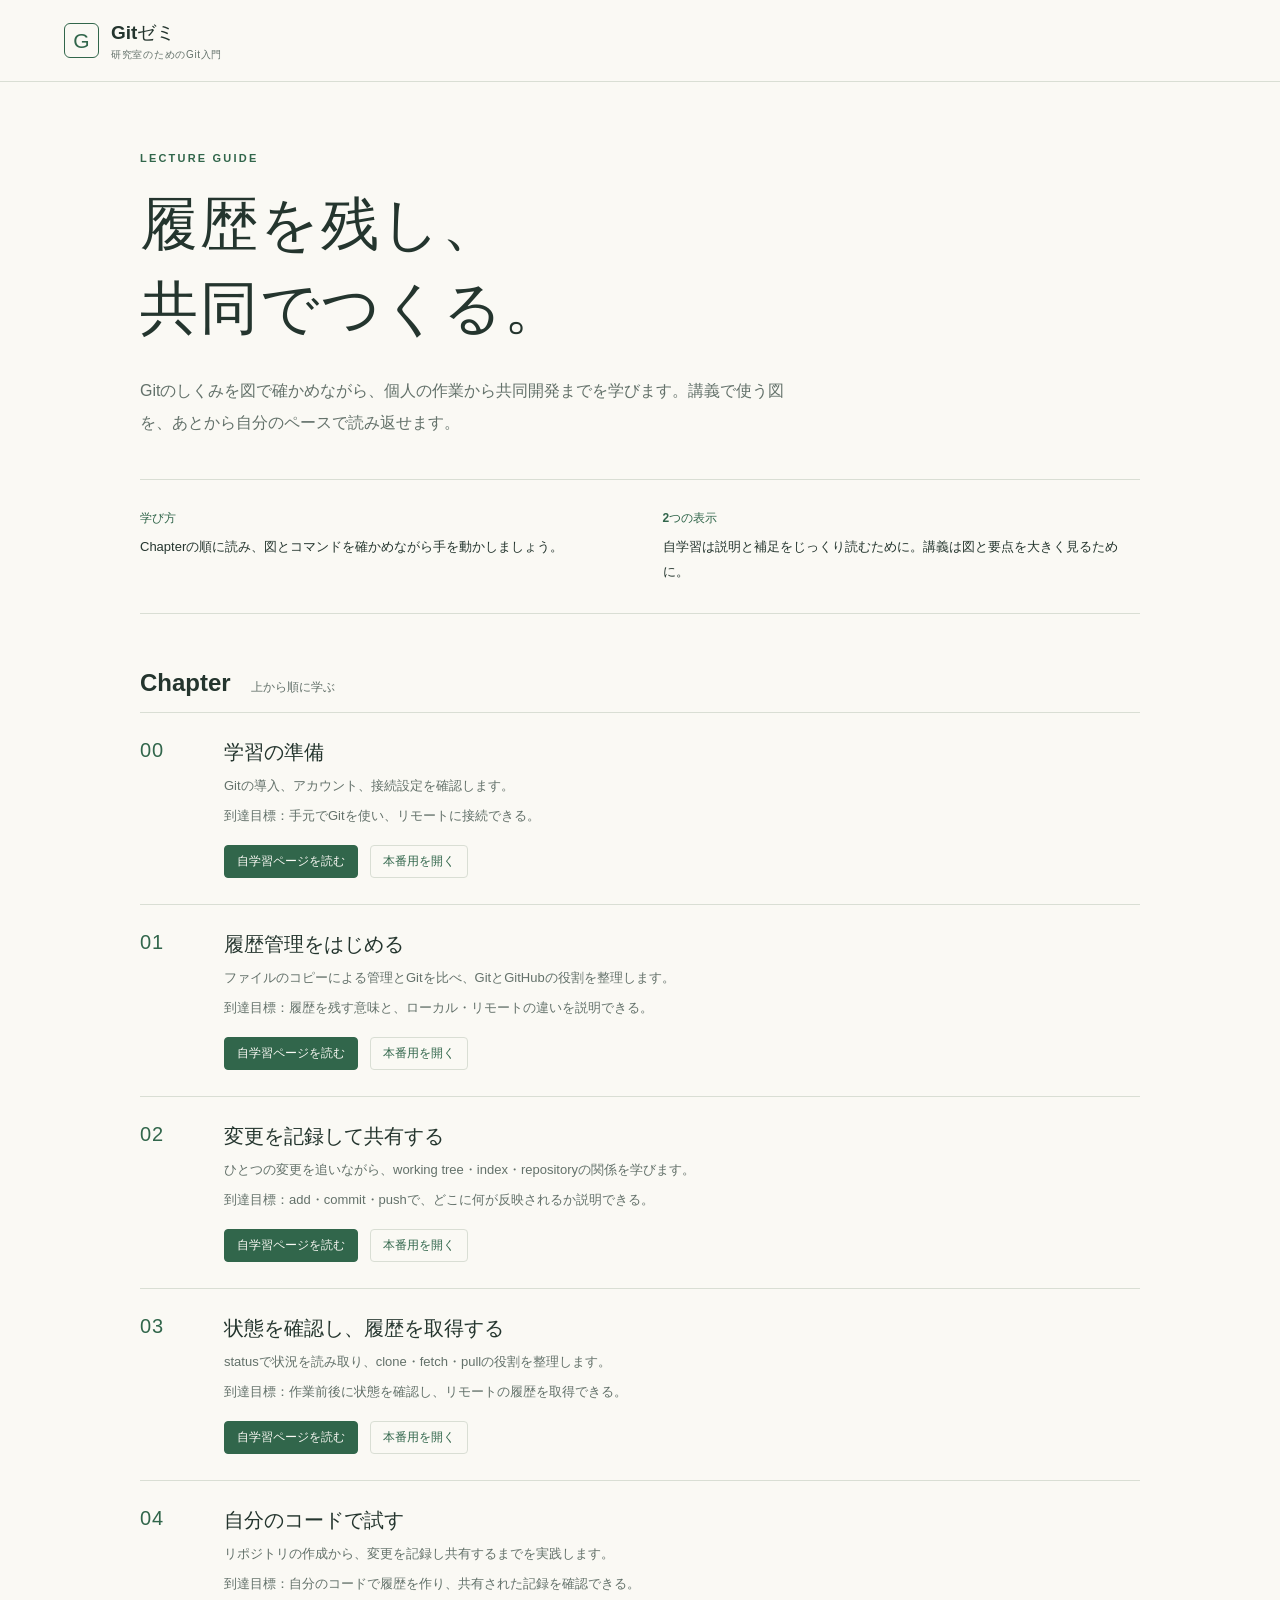
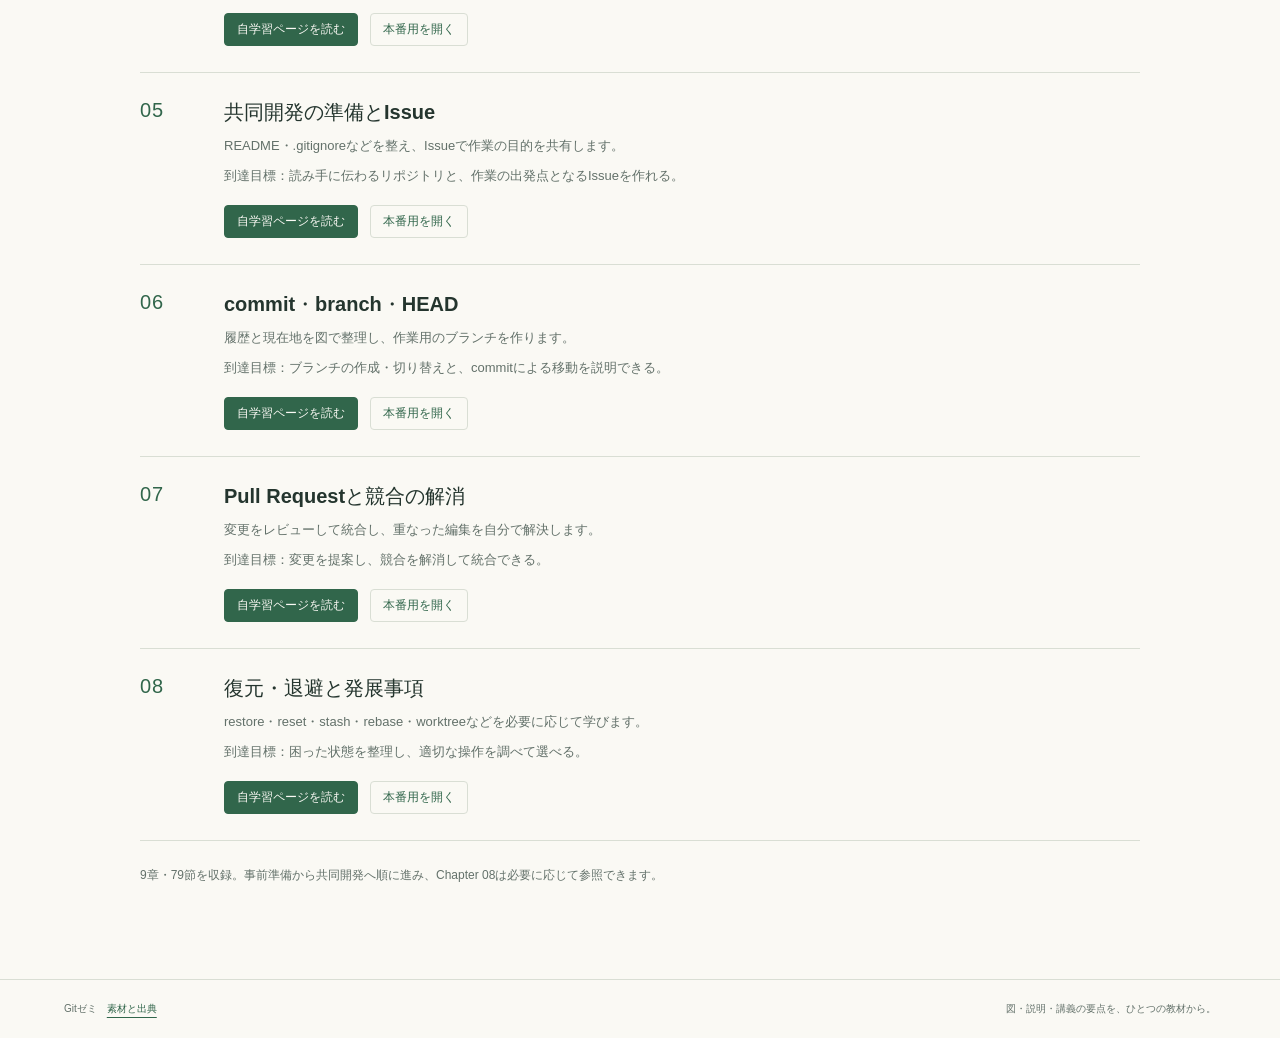
==== docs/index.html @ 3fe772d5 "Build Markdown-authored Git seminar with shared SVG lecture views" ====
<!doctype html>
<html lang="ja">
  <head>
    <meta charset="utf-8">
    <meta name="viewport" content="width=device-width, initial-scale=1">
    <meta name="description" content="図と実践で学ぶ、研究室のためのGitゼミ。自学習と講義で共通の教材を使います。">
    <title>Gitゼミ — 履歴を残し、共同でつくる</title>
    <link rel="stylesheet" href="styles.css">
    <link rel="stylesheet" href="markdown.css">
    <script src="markdown.js" defer></script>
    <script src="commit-graph.js" defer></script>
    <script src="app.js" defer></script>
  </head>
  <body>
    <a class="skip-link" href="#main">本文へ移動</a>
    <header class="site-header">
      <a class="site-brand" href="#toc"><span class="brand-mark" aria-hidden="true">G</span><span>Gitゼミ<span class="brand-subtitle">研究室のためのGit入門</span></span></a>
      <nav id="mode-links" aria-label="教材の表示モード"></nav>
    </header>

    <main id="main">
      <section id="toc-view" class="toc-view" aria-labelledby="toc-title">
        <div class="toc-intro">
          <p class="eyebrow">LECTURE GUIDE</p>
          <h1 id="toc-title">履歴を残し、<br>共同でつくる。</h1>
          <p class="intro-description">Gitのしくみを図で確かめながら、個人の作業から共同開発までを学びます。講義で使う図を、あとから自分のペースで読み返せます。</p>
        </div>
        <div class="course-guide">
          <div><span class="guide-label">学び方</span><p>Chapterの順に読み、図とコマンドを確かめながら手を動かしましょう。</p></div>
          <div><span class="guide-label">2つの表示</span><p><strong>自学習</strong>は説明と補足をじっくり読むために。<strong>講義</strong>は図と要点を大きく見るために。</p></div>
        </div>
        <div class="toc-section-heading"><h2>Chapter</h2><span>上から順に学ぶ</span></div>
        <div id="chapter-list" class="chapter-list"></div>
        <p id="course-status" class="toc-footnote"></p>
      </section>

      <section id="study-view" class="study-view" hidden aria-labelledby="lesson-title">
        <div class="lesson-heading">
          <p class="eyebrow">SELF STUDY</p>
          <h1 id="lesson-title"></h1>
          <p id="lesson-description" class="lesson-description"></p>
          <details class="lesson-outline">
            <summary>この章で学ぶこと</summary>
            <nav id="lesson-outline" aria-label="この章の目次"></nav>
          </details>
        </div>
        <div class="study-layout">
          <aside class="diagram-panel" aria-label="説明に対応する図">
            <div class="diagram-label"><span>しくみを図で見る</span><span class="diagram-follow-hint">説明に合わせて表示</span></div>
            <div id="study-diagram" class="diagram-container"></div>
            <p id="study-diagram-caption" class="diagram-caption" aria-live="polite"></p>
            <button id="enlarge-study-diagram" class="diagram-enlarge" type="button">図を大きく見る</button>
          </aside>
          <div id="lesson-steps" class="lesson-steps"></div>
        </div>
        <aside id="lesson-sources" class="lesson-sources" aria-label="この章の参考資料"></aside>
        <div class="lesson-end"><span>図と要点を大きく表示する</span><a id="lesson-present-link" href="#present/record-changes">この節を講義表示で開く <span aria-hidden="true">→</span></a></div>
        <nav id="chapter-navigation" aria-label="読める教材の前後"></nav>
      </section>

      <section id="present-view" class="present-view" hidden aria-labelledby="present-title">
        <div class="present-heading"><p class="eyebrow">LECTURE</p><h1 id="present-title"></h1><button id="enlarge-present-diagram" class="diagram-enlarge" type="button">図を大きく見る</button></div>
        <div class="present-content">
          <div id="present-diagram" class="present-diagram"></div>
          <div class="present-copy"><p id="present-takeaway" class="present-takeaway" aria-live="polite"></p><div id="present-command" class="present-command"></div><div id="present-notes" class="present-notes"></div></div>
        </div>
        <footer class="present-controls">
          <a id="back-to-study" href="#study/record-changes">説明を読む</a>
          <div class="step-navigation"><button id="previous-step" type="button" aria-label="前の説明へ">← <span>前へ</span></button><span id="present-progress" aria-live="polite"></span><button id="next-step" type="button" aria-label="次の説明へ"><span>次へ</span> →</button></div>
          <span class="keyboard-hint">← → キーで切り替え</span>
        </footer>
      </section>
    </main>
    <dialog id="diagram-dialog" aria-label="図の拡大表示">
      <button id="close-diagram-dialog" type="button" autofocus>閉じる（Esc）</button>
      <div id="large-diagram"></div>
      <p id="large-diagram-caption"></p>
    </dialog>
    <footer class="site-footer"><span>Gitゼミ　<a href="credits.html">素材と出典</a></span><span>図・説明・講義の要点を、ひとつの教材から。</span></footer>
  </body>
</html>
---- docs/styles.css ----
/* Browser-native CSS nesting. No preprocessor or build step is required. */

.credits-view {
  max-width: 900px;
  margin: auto;
  padding: 50px 5% 80px;
  & p { line-height: 2; font-size: 15px; }
  & h2 { margin-top: 36px; font-size: 22px; }
}

.diagram-enlarge {
  border: 1px solid var(--line);
  border-radius: 4px;
  padding: 8px 12px;
  background: var(--paper);
  color: var(--green);
  font-size: 12px;
  cursor: pointer;
}

.present-heading {
  position: relative;
  padding-right: 150px;
  & .diagram-enlarge { position: absolute; right: 0; top: 14px; }
  @media (max-width: 760px) { padding-right: 0; & .diagram-enlarge { position: static; margin-top: 10px; } }
}

#diagram-dialog {
  width: min(96vw, 1500px);
  max-width: 96vw;
  max-height: 96dvh;
  padding: 18px;
  border: 1px solid var(--line);
  border-radius: 10px;
  background: var(--paper);
  color: var(--ink);

  &[open] { display: grid; grid-template-rows: auto minmax(0, 1fr) auto; }
  &::backdrop { background: #10261dcc; }
  & button { justify-self: end; cursor: pointer; background: var(--paper); color: var(--green); border: 1px solid var(--line); padding: 8px 12px; }
  & #large-diagram { min-height: 0; overflow: auto; }
  & svg { display: block; width: 100%; height: 77dvh; }
  & p { margin: 10px 0 0; font-size: 14px; line-height: 1.6; }
}

body[data-mode="present"] {
  & .site-footer { display: none; }

  @media (min-width: 1001px) and (max-height: 850px) {
    --header-height: 64px;

    & .present-view { min-height: calc(100dvh - var(--header-height)); padding-block: 18px; }
    & .present-heading h1 { font-size: 28px; }
    & .present-content { min-height: 0; padding-block: 14px; }
    & .present-takeaway { font-size: 26px; line-height: 1.5; margin-bottom: 18px; }
    & .present-command { font-size: 15px; line-height: 1.5; margin-bottom: 18px; }
    & .present-notes .note { font-size: 16px; line-height: 1.6; }
  }
}

.lesson-outline {
  max-width: 1000px;
  margin-top: 24px;
  padding: 14px 0;
  border-block: 1px solid var(--line);
  font-size: 13px;

  & summary { cursor: pointer; color: var(--green); }
  & nav {
    display: grid;
    grid-template-columns: repeat(2, minmax(0, 1fr));
    gap: 12px 24px;
    margin-top: 18px;

    & a { line-height: 1.8; }
    & a[aria-current] { font-weight: 700; }

    @media (max-width: 760px) { grid-template-columns: 1fr; }
  }
}

.lesson-sources {
  margin-top: 30px;
  border-top: 1px solid var(--line);
  padding-top: 22px;
  font-size: 13px;
  color: var(--muted);

  & h2 { font-size: 16px; font-weight: 600; }
  & ul { padding-left: 20px; line-height: 2; }
}

#chapter-navigation {
  display: flex;
  flex-wrap: wrap;
  justify-content: space-between;
  gap: 20px;
  margin-top: 30px;
  font-size: 13px;

  & a { line-height: 1.8; }
}

/* Design tokens and global defaults */

:root {
  color-scheme: light;
  --paper: #faf9f4;
  --ink: #24352e;
  --green: #31664b;
  --muted: #63716a;
  --line: #d9ded4;
  --note: #f5eac8;
  --soft: #eef2e9;
  --header-height: 82px;
  font-family: "Noto Sans JP", "Yu Gothic", YuGothic, Meiryo, sans-serif;
  color: var(--ink);
  background: var(--paper);
  font-synthesis: none;

  @media (max-width: 760px), (orientation: portrait) and (max-width: 1000px) {
    --header-height: 70px;
  }
}

* {
  box-sizing: border-box;
}

html {
  scroll-padding-top: 110px;
}

body {
  margin: 0;
  overflow-wrap: anywhere;
}

p {
  overflow-wrap: anywhere;
}

h1 {
  overflow-wrap: anywhere;
}

h2 {
  overflow-wrap: anywhere;
}

h3 {
  overflow-wrap: anywhere;
}

a {
  color: var(--green);
  text-underline-offset: 5px;
  -webkit-tap-highlight-color: transparent;

  &:hover {
    text-decoration-thickness: 2px;
  }

  &:focus-visible {
    outline: 3px solid var(--green);
    outline-offset: 5px;
  }
}

button {
  -webkit-tap-highlight-color: transparent;
  font: inherit;

  &:focus-visible {
    outline: 3px solid var(--green);
    outline-offset: 5px;
  }

  &:disabled {
    opacity: 0.35;
    cursor: default;
  }
}

[hidden] {
  display: none !important;
}

/* Shared header and navigation */

.skip-link {
  position: fixed;
  top: -100px;
  left: 16px;
  background: var(--ink);
  color: white;
  padding: 12px;
  z-index: 100;

  &:focus {
    top: 10px;
  }
}

.site-header {
  height: var(--header-height);
  padding: 0 5%;
  display: flex;
  align-items: center;
  justify-content: space-between;
  gap: 24px;
  border-bottom: 1px solid var(--line);
  background: var(--paper);

  @media (max-width: 760px), (orientation: portrait) and (max-width: 1000px) {
    padding: 0 5%;
    gap: 12px;
  }

  @media print {
    display: none;
  }
}

.site-brand {
  display: flex;
  align-items: center;
  gap: 12px;
  text-decoration: none;
  color: var(--ink);
  font-size: 19px;
  font-weight: 700;
  white-space: nowrap;

  @media (max-width: 760px), (orientation: portrait) and (max-width: 1000px) {
    font-size: 16px;
  }
}

.brand-mark {
  height: 35px;
  width: 35px;
  border: 1px solid var(--green);
  display: grid;
  place-items: center;
  font-size: 21px;
  font-weight: 500;
  color: var(--green);
  border-radius: 6px;

  @media (max-width: 760px), (orientation: portrait) and (max-width: 1000px) {
    height: 30px;
    width: 30px;
    font-size: 18px;
  }
}

.brand-subtitle {
  display: block;
  font-size: 10px;
  font-weight: 500;
  letter-spacing: 0.07em;
  color: var(--muted);
  margin-top: 2px;

  @media (max-width: 760px), (orientation: portrait) and (max-width: 1000px) {
    font-size: 9px;
  }
}

#mode-links {
  display: flex;
  gap: 8px;
  align-items: center;

  & a {
    font-size: 13px;
    text-decoration: none;
    padding: 9px 12px;
    border-radius: 5px;
  }

  & a[aria-current] {
    background: var(--soft);
    color: var(--green);
    font-weight: 700;
  }

  & a.active {
    background: var(--soft);
    color: var(--green);
    font-weight: 700;
  }

  @media (max-width: 760px), (orientation: portrait) and (max-width: 1000px) {
    gap: 2px;

    & a {
      font-size: 11px;
      padding: 8px;
    }
  }
}

/* Course overview */

.toc-view {
  max-width: 1080px;
  margin: 0 auto;
  padding: 70px 40px 80px;

  @media (max-width: 760px), (orientation: portrait) and (max-width: 1000px) {
    padding: 45px 6% 55px;
  }

  @media print {
    padding: 0;
  }
}

.eyebrow {
  font-size: 11px;
  font-weight: 700;
  letter-spacing: 0.2em;
  color: var(--green);
  margin: 0 0 18px;
}

.toc-intro {
  & h1 {
    font-size: clamp(36px, 4.8vw, 58px);
    line-height: 1.45;
    letter-spacing: 0.035em;
    margin: 0 0 25px;
    font-weight: 650;
  }

  @media (max-width: 760px), (orientation: portrait) and (max-width: 1000px) {
    & h1 {
      font-size: 38px;
    }
  }
}

.intro-description {
  font-size: 16px;
  line-height: 2;
  max-width: 650px;
  margin: 0;
  color: var(--muted);

  @media (max-width: 760px), (orientation: portrait) and (max-width: 1000px) {
    font-size: 14px;
  }
}

.course-guide {
  display: grid;
  grid-template-columns: 1fr 1fr;
  gap: 45px;
  padding: 28px 0;
  margin: 40px 0 55px;
  border-top: 1px solid var(--line);
  border-bottom: 1px solid var(--line);

  & p {
    font-size: 13px;
    line-height: 1.9;
    margin: 8px 0 0;
  }

  @media (max-width: 760px), (orientation: portrait) and (max-width: 1000px) {
    grid-template-columns: 1fr;
    gap: 22px;
    margin: 30px 0 40px;
  }
}

.guide-label {
  font-size: 12px;
  font-weight: 700;
  color: var(--green);
}

.toc-section-heading {
  display: flex;
  align-items: baseline;
  gap: 20px;
  margin-bottom: 15px;

  & h2 {
    font-size: 24px;
    font-weight: 600;
    margin: 0;
  }

  & > span {
    font-size: 12px;
    color: var(--muted);
  }
}

.chapter-list {
  border-top: 1px solid var(--line);
}

.chapter {
  padding: 26px 0;
  border-bottom: 1px solid var(--line);
  display: grid;
  grid-template-columns: 60px 1fr auto;
  gap: 24px;
  align-items: start;

  & h2 {
    font-size: 20px;
    margin: 0 0 8px;
    font-weight: 600;
  }

  & h3 {
    font-size: 20px;
    margin: 0 0 8px;
    font-weight: 600;
  }

  & p {
    font-size: 13px;
    color: var(--muted);
    line-height: 1.85;
    margin: 6px 0;
  }

  & ul {
    font-size: 13px;
    line-height: 1.9;
    margin: 10px 0;
    padding-left: 20px;
  }

  &.is-planned .chapter-number {
    color: var(--muted);
  }

  @media (max-width: 1150px) {
    grid-template-columns: 45px 1fr;
    gap: 20px;
  }

  @media (max-width: 760px), (orientation: portrait) and (max-width: 1000px) {
    padding: 22px 0;
    gap: 15px;
    grid-template-columns: 35px 1fr;

    & h2 {
      font-size: 18px;
    }

    & h3 {
      font-size: 18px;
    }
  }
}

.chapter-number {
  color: var(--green);
  font-size: 20px;
  letter-spacing: 0.05em;
  font-variant-numeric: tabular-nums;

  @media (max-width: 760px), (orientation: portrait) and (max-width: 1000px) {
    font-size: 16px;
  }
}

.chapter-links {
  display: flex;
  gap: 12px;
  align-items: center;
  padding-top: 5px;
  font-size: 12px;
  white-space: nowrap;

  & a {
    display: inline-block;
    padding: 7px 12px;
    border: 1px solid var(--line);
    border-radius: 4px;
    text-decoration: none;
  }

  & a:first-child {
    color: var(--paper);
    background: var(--green);
    border-color: var(--green);
  }

  @media (max-width: 1150px) {
    grid-column: 2;
  }
}

.chapter-status {
  font-size: 11px;
  background: var(--soft);
  padding: 6px 10px;
  color: var(--muted);
  border-radius: 3px;
  white-space: nowrap;

  @media (max-width: 1150px) {
    grid-column: 2;
  }
}

.chapter-copy {
  & .chapter-status {
    display: inline-block;
    margin-top: 10px;
  }

  & .chapter-links {
    flex-wrap: wrap;
    white-space: normal;
    margin-top: 12px;
  }
}

.toc-footnote {
  font-size: 12px;
  color: var(--muted);
  margin-top: 24px;
  line-height: 1.8;
}

/* Self-study layout */

.study-view {
  max-width: 1600px;
  margin: auto;
  padding: 45px 4% 75px;

  @media (max-width: 760px), (orientation: portrait) and (max-width: 1000px) {
    padding: 30px 5% 45px;
  }

  @media print {
    padding: 0;
  }
}

.lesson-heading {
  margin-bottom: 38px;

  & h1 {
    font-size: clamp(26px, 3vw, 38px);
    line-height: 1.55;
    margin: 0 0 14px;
    font-weight: 650;
  }

  @media (max-width: 760px), (orientation: portrait) and (max-width: 1000px) {
    margin-bottom: 25px;

    & h1 {
      font-size: 26px;
    }
  }
}

.lesson-description {
  font-size: 14px;
  line-height: 1.9;
  color: var(--muted);
  max-width: 800px;
  margin: 0;
}

.study-layout {
  display: grid;
  grid-template-columns: minmax(340px, 0.95fr) minmax(0, 1.3fr);
  gap: 40px;
  align-items: start;

  @media (min-width: 1600px) {
    gap: 55px;
  }

  @media (max-width: 1150px) {
    grid-template-columns: minmax(290px, 0.85fr) minmax(0, 1fr);
    gap: 30px;
  }

  @media (max-width: 760px), (orientation: portrait) and (max-width: 1000px) {
    display: block;
  }

  @media print {
    display: block;
  }
}

.diagram-panel {
  position: sticky;
  top: max(0px, calc(50dvh - var(--diagram-center-offset, 200px)));
  min-width: 0;
  border-top: 2px solid var(--green);
  padding-top: 15px;

  @media (max-width: 760px), (orientation: portrait) and (max-width: 1000px) {
    padding: 10px 0 8px;
    background: var(--paper);
    z-index: 5;
    border-bottom: 1px solid var(--line);
  }

  @media print {
    position: static;
    max-width: 600px;
    margin: 0 auto 30px;
  }
}

.diagram-label {
  display: flex;
  justify-content: space-between;
  align-items: center;
  gap: 10px;
  font-size: 11px;
  font-weight: 700;
  color: var(--green);
  margin-bottom: 20px;

  @media (max-width: 760px), (orientation: portrait) and (max-width: 1000px) {
    margin-bottom: 4px;
    font-size: 10px;
  }
}

.diagram-follow-hint {
  font-size: 10px;
  font-weight: 400;
  color: var(--muted);

  @media (max-width: 760px), (orientation: portrait) and (max-width: 1000px) {
    display: none;
  }
}

.diagram-container {
  aspect-ratio: 16 / 9;

  & svg {
    width: 100%;
    height: 100%;
    display: block;
  }
}

.diagram-caption {
  font-size: 12px;
  line-height: 1.8;
  margin: 18px 0 0;
  color: var(--muted);
  min-height: 44px;

  @media (max-width: 760px), (orientation: portrait) and (max-width: 1000px) {
    font-size: 10px;
    line-height: 1.6;
    margin: 6px 0 0;
    min-height: 0;
  }
}

.lesson-step {
  display: grid;
  grid-template-columns: minmax(0, 1fr) 180px;
  gap: 25px;
  padding: 24px 0 50px;
  border-top: 1px solid var(--line);
  scroll-margin-top: 30px;

  &.is-active .step-copy h2 {
    color: var(--green);
  }

  &.is-active .step-copy h3 {
    color: var(--green);
  }

  @media (min-width: 1600px) {
    grid-template-columns: minmax(0, 1fr) 210px;
  }

  @media (max-width: 1150px) {
    grid-template-columns: minmax(0, 1fr);
    gap: 8px;
  }

  @media (max-width: 760px), (orientation: portrait) and (max-width: 1000px) {
    padding: 25px 0 35px;
    scroll-margin-top: calc(27dvh + 85px);
    grid-template-columns: minmax(0, 1fr);
  }

  @media print {
    break-inside: avoid;
    grid-template-columns: 1fr 180px;
  }
}

.step-copy {
  min-width: 0;

  & h2 {
    font-size: 20px;
    line-height: 1.6;
    font-weight: 650;
    margin: 0 0 18px;
  }

  & h3 {
    font-size: 20px;
    line-height: 1.6;
    font-weight: 650;
    margin: 0 0 18px;
  }

  & p {
    font-size: 14px;
    line-height: 2;
    margin: 0 0 17px;
  }

  & li {
    font-size: 14px;
    line-height: 2;
  }

  & ul {
    padding-left: 20px;
  }

  & ol {
    padding-left: 20px;
  }

  & .takeaway {
    border-left: 2px solid #a5bda9;
    padding-left: 13px;
    font-size: 13px;
    color: var(--green);
    font-weight: 600;
  }

  @media (max-width: 760px), (orientation: portrait) and (max-width: 1000px) {
    & p {
      font-size: 14px;
    }

    & li {
      font-size: 14px;
    }

    & h2 {
      font-size: 20px;
    }

    & h3 {
      font-size: 20px;
    }
  }
}

.step-number {
  font-size: 11px;
  font-weight: 700;
  letter-spacing: 0.1em;
  color: var(--muted);
  display: block;
  margin-bottom: 9px;
}

.step-anchor {
  font-size: 11px;
  color: var(--muted);
}

.step-notes {
  padding-top: 8px;
  display: flex;
  flex-direction: column;
  gap: 14px;

  @media (max-width: 1150px) {
    padding-top: 0;
  }
}

/* Shared notes and code */

.note {
  background: var(--note);
  border-top: 3px solid #ddc880;
  padding: 14px 14px 15px;
  font-size: 12px;
  line-height: 1.9;

  & p {
    margin: 0 0 7px;
  }

  & p:last-child {
    margin: 0;
  }

  & h3 {
    font-size: 12px;
    font-weight: 700;
    margin: 0 0 7px;
    display: block;
  }

  & h4 {
    font-size: 12px;
    font-weight: 700;
    margin: 0 0 7px;
    display: block;
  }

  @media (max-width: 1150px) {
    font-size: 12px;
    max-width: none;
  }

  @media print {
    print-color-adjust: exact;
  }
}

.note-title {
  font-size: 12px;
  font-weight: 700;
  margin: 0 0 7px;
  display: block;
}

.note-label {
  font-size: 10px;
  letter-spacing: 0.08em;
  color: #75652e;
  margin-bottom: 7px;
  display: block;
}

code {
  font-family: Consolas, "SFMono-Regular", Menlo, monospace;
  font-size: 0.92em;
  background: #eaf0e7;
  padding: 2px 5px;
  border-radius: 3px;
}

pre {
  background: var(--soft);
  border-left: 3px solid #a5bda9;
  padding: 16px 18px;
  overflow-x: auto;
  line-height: 1.8;
  font-size: 13px;
  margin: 20px 0;

  & code {
    background: none;
    padding: 0;
    white-space: pre;
  }
}

.lesson-end {
  border-top: 1px solid var(--line);
  padding-top: 25px;
  display: flex;
  justify-content: flex-end;
  gap: 24px;
  align-items: center;
  font-size: 13px;
  margin-top: 15px;

  & > span {
    color: var(--muted);
  }

  @media (max-width: 760px), (orientation: portrait) and (max-width: 1000px) {
    align-items: flex-start;
    flex-direction: column;
    gap: 8px;
  }

  @media print {
    display: none;
  }
}

/* Lecture presentation */

.present-view {
  max-width: 1500px;
  margin: auto;
  padding: 32px 5% 24px;
  min-height: calc(100dvh - var(--header-height) - 70px);
  display: flex;
  flex-direction: column;

  @media (max-width: 760px), (orientation: portrait) and (max-width: 1000px) {
    padding: 24px 5%;
    min-height: calc(100dvh - 70px);
  }
}

.present-heading {
  & .eyebrow {
    margin-bottom: 9px;
  }

  & h1 {
    margin: 0;
    font-size: clamp(24px, 2.6vw, 37px);
    line-height: 1.5;
    font-weight: 650;
  }
}

.present-content {
  display: grid;
  grid-template-columns: minmax(0, 1.5fr) minmax(260px, 1fr);
  gap: 60px;
  align-items: center;
  flex: 1;
  padding: 25px 0 35px;
  min-height: 400px;

  @media (max-width: 1150px) {
    gap: 35px;
  }

  @media (max-width: 760px), (orientation: portrait) and (max-width: 1000px) {
    grid-template-columns: 1fr;
    gap: 20px;
    padding: 20px 0;
    min-height: 0;
    align-content: center;
  }
}

.present-diagram {
  aspect-ratio: 16 / 9;

  & svg {
    width: 100%;
    height: 100%;
    display: block;
  }
}

.present-takeaway {
  font-size: clamp(23px, 2.3vw, 34px);
  font-weight: 600;
  line-height: 1.75;
  margin: 0 0 26px;

  @media (max-width: 760px), (orientation: portrait) and (max-width: 1000px) {
    font-size: 24px;
    line-height: 1.6;
    margin-bottom: 16px;
  }
}

.present-command {
  font-size: 18px;
  line-height: 1.8;
  margin: 0 0 25px;
  font-family: Consolas, "SFMono-Regular", Menlo, monospace;
  white-space: pre-wrap;
  background: var(--soft);
  border-left: 3px solid #a5bda9;
  padding: 12px 16px;

  &:empty {
    display: none;
  }

  & pre {
    font-size: 18px;
    margin: 0;
  }

  & code {
    display: inline-block;
    padding: 10px 15px;
  }

  & pre code {
    padding: 0;
  }

  @media (max-width: 760px), (orientation: portrait) and (max-width: 1000px) {
    font-size: 15px;

    & pre {
      font-size: 15px;
    }
  }
}

.present-notes {
  font-size: 14px;
  line-height: 1.9;
  background: var(--note);
  padding: 14px 18px;
  border-top: 3px solid #ddc880;

  &:empty {
    display: none;
  }

  & .note {
    background: transparent;
    border: 0;
    padding: 0;
    font-size: clamp(18px, 1.5vw, 24px);
    line-height: 1.75;
  }

  & p {
    margin: 0;
  }

  @media (max-width: 760px), (orientation: portrait) and (max-width: 1000px) {
    font-size: 12px;
    padding: 10px 14px;

    & .note {
      font-size: 16px;
    }
  }
}

.present-controls {
  border-top: 1px solid var(--line);
  display: flex;
  align-items: center;
  justify-content: space-between;
  gap: 20px;
  padding-top: 20px;
  font-size: 12px;

  @media (max-width: 760px), (orientation: portrait) and (max-width: 1000px) {
    gap: 10px;
    padding-top: 15px;
  }

  @media print {
    display: none;
  }
}

.step-navigation {
  display: flex;
  align-items: center;
  gap: 22px;

  & button {
    cursor: pointer;
    border: 1px solid var(--line);
    background: transparent;
    padding: 10px 17px;
    color: var(--green);
    border-radius: 4px;
  }

  & button:hover:enabled {
    background: var(--soft);
  }

  @media (max-width: 760px), (orientation: portrait) and (max-width: 1000px) {
    gap: 12px;

    & button {
      padding: 8px 12px;
    }
  }
}

#present-progress {
  min-width: 40px;
  text-align: center;
  font-size: 13px;
  color: var(--muted);
  font-variant-numeric: tabular-nums;
}

.keyboard-hint {
  color: var(--muted);
  font-size: 11px;

  @media (max-width: 1150px) {
    display: none;
  }
}

/* Shared footer */

.site-footer {
  border-top: 1px solid var(--line);
  display: flex;
  justify-content: space-between;
  gap: 20px;
  padding: 22px 5%;
  font-size: 10px;
  color: var(--muted);

  @media (max-width: 760px), (orientation: portrait) and (max-width: 1000px) {
    line-height: 1.6;

    & span:last-child {
      max-width: 200px;
      text-align: right;
    }
  }

  @media print {
    display: none;
  }
}

/* Respect reduced-motion preferences. */
@media (prefers-reduced-motion: reduce) {
  *, *::before, *::after {
    scroll-behavior: auto !important;
    animation: none !important;
    transition: none !important;
  }
}
---- docs/markdown.css ----
/* Native CSS nesting; Markdown uses the surrounding lesson typography. */
.markdown-content {
  min-width: 0;
  overflow-wrap: anywhere;

  & p { white-space: normal; }
  & h2, & h3, & h4 { line-height: 1.6; margin-block: 1.5em 0.6em; }
  & h2 { font-size: 1.25em; }
  & h3 { font-size: 1.125em; }
  & h4 { font-size: 1em; }
  & ul, & ol { padding-left: 1.5em; margin-block: 0.8em; }
  & li + li { margin-top: 0.3em; }
  & blockquote {
    margin: 1em 0;
    padding: 0.4em 1em;
    border-left: 3px solid var(--line, #d8e1da);
    color: var(--muted, #526357);
  }
  & code { font-family: var(--font-mono, ui-monospace, monospace); font-size: 0.9em; }
  & :not(pre) > code {
    padding: 0.1em 0.3em;
    border-radius: 3px;
    background: var(--code-bg, #edf2ec);
  }
  & pre {
    max-width: 100%;
    overflow-x: auto;
    padding: 1em;
    border: 1px solid var(--line, #d8e1da);
    border-radius: 4px;
    background: var(--code-bg, #edf2ec);
    white-space: pre;
    overflow-wrap: normal;

    & code { white-space: inherit; }
  }
  & a { text-underline-offset: 0.15em; }
}
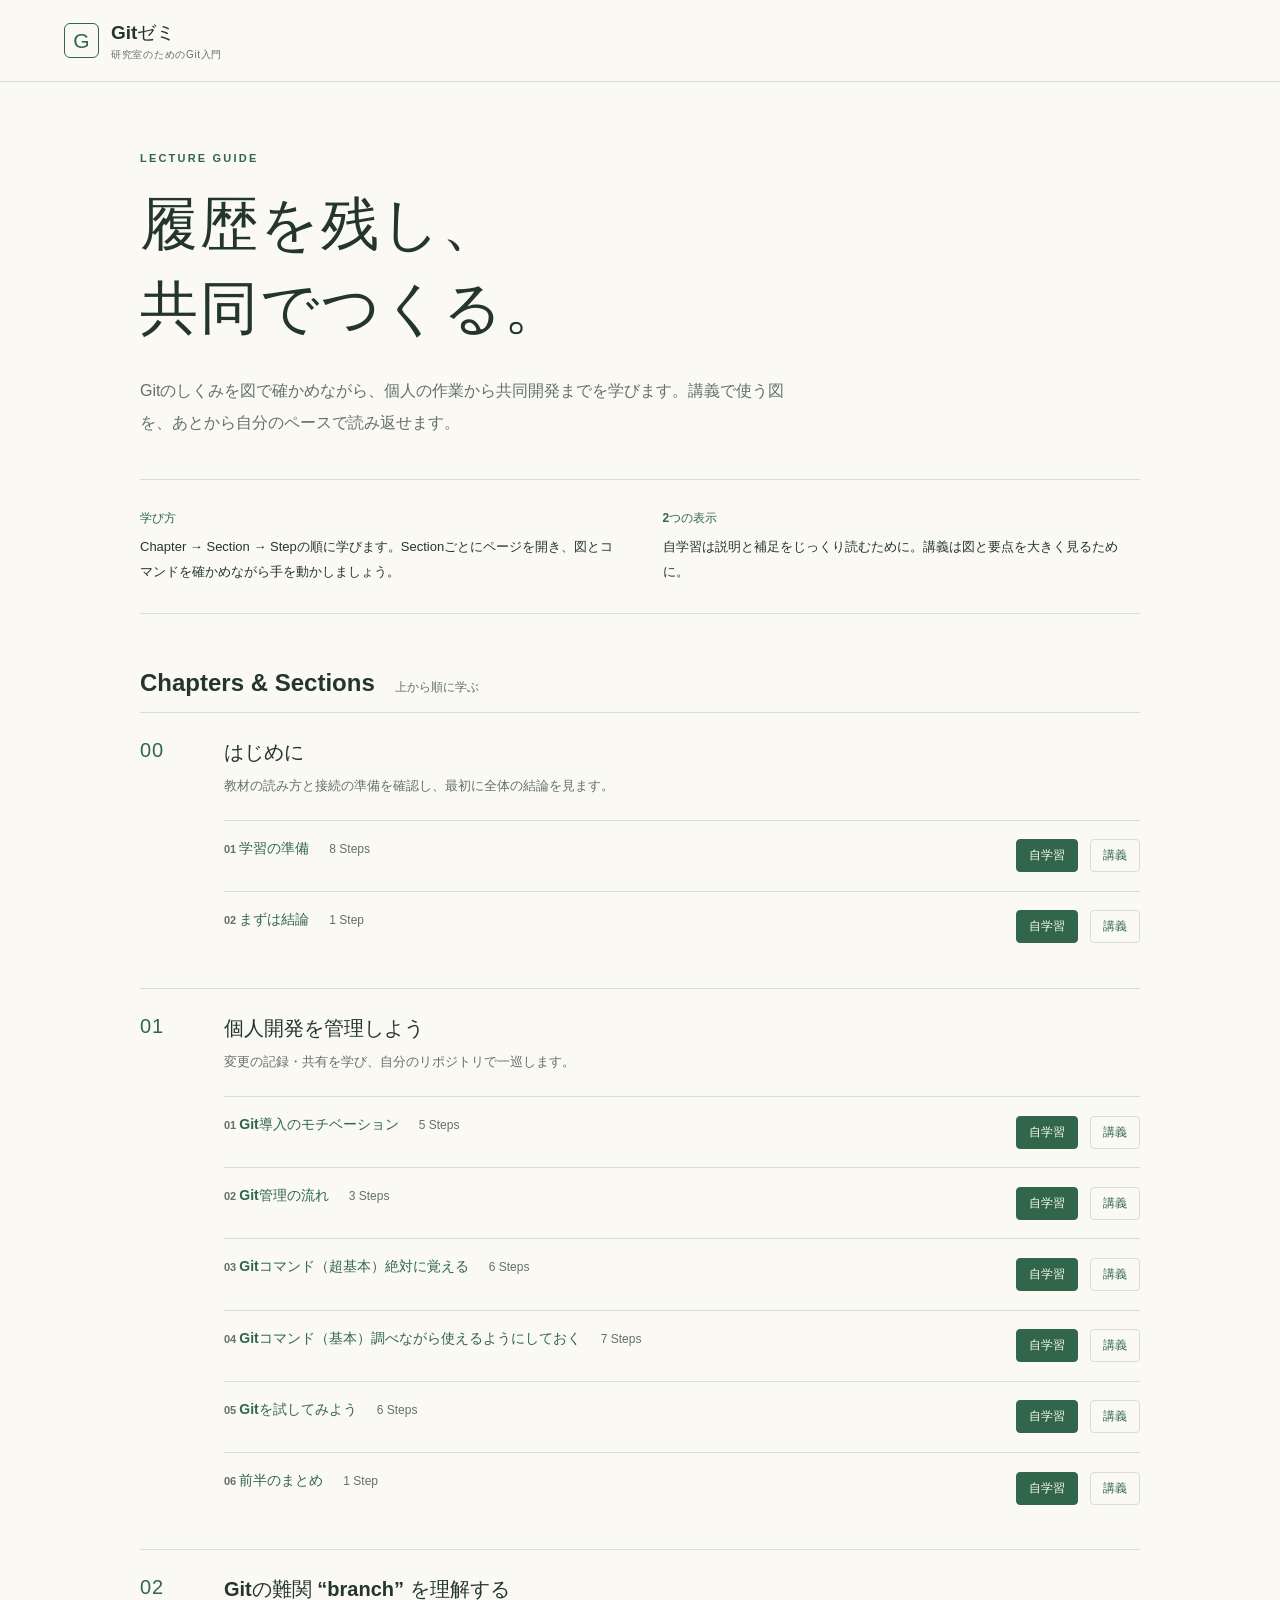
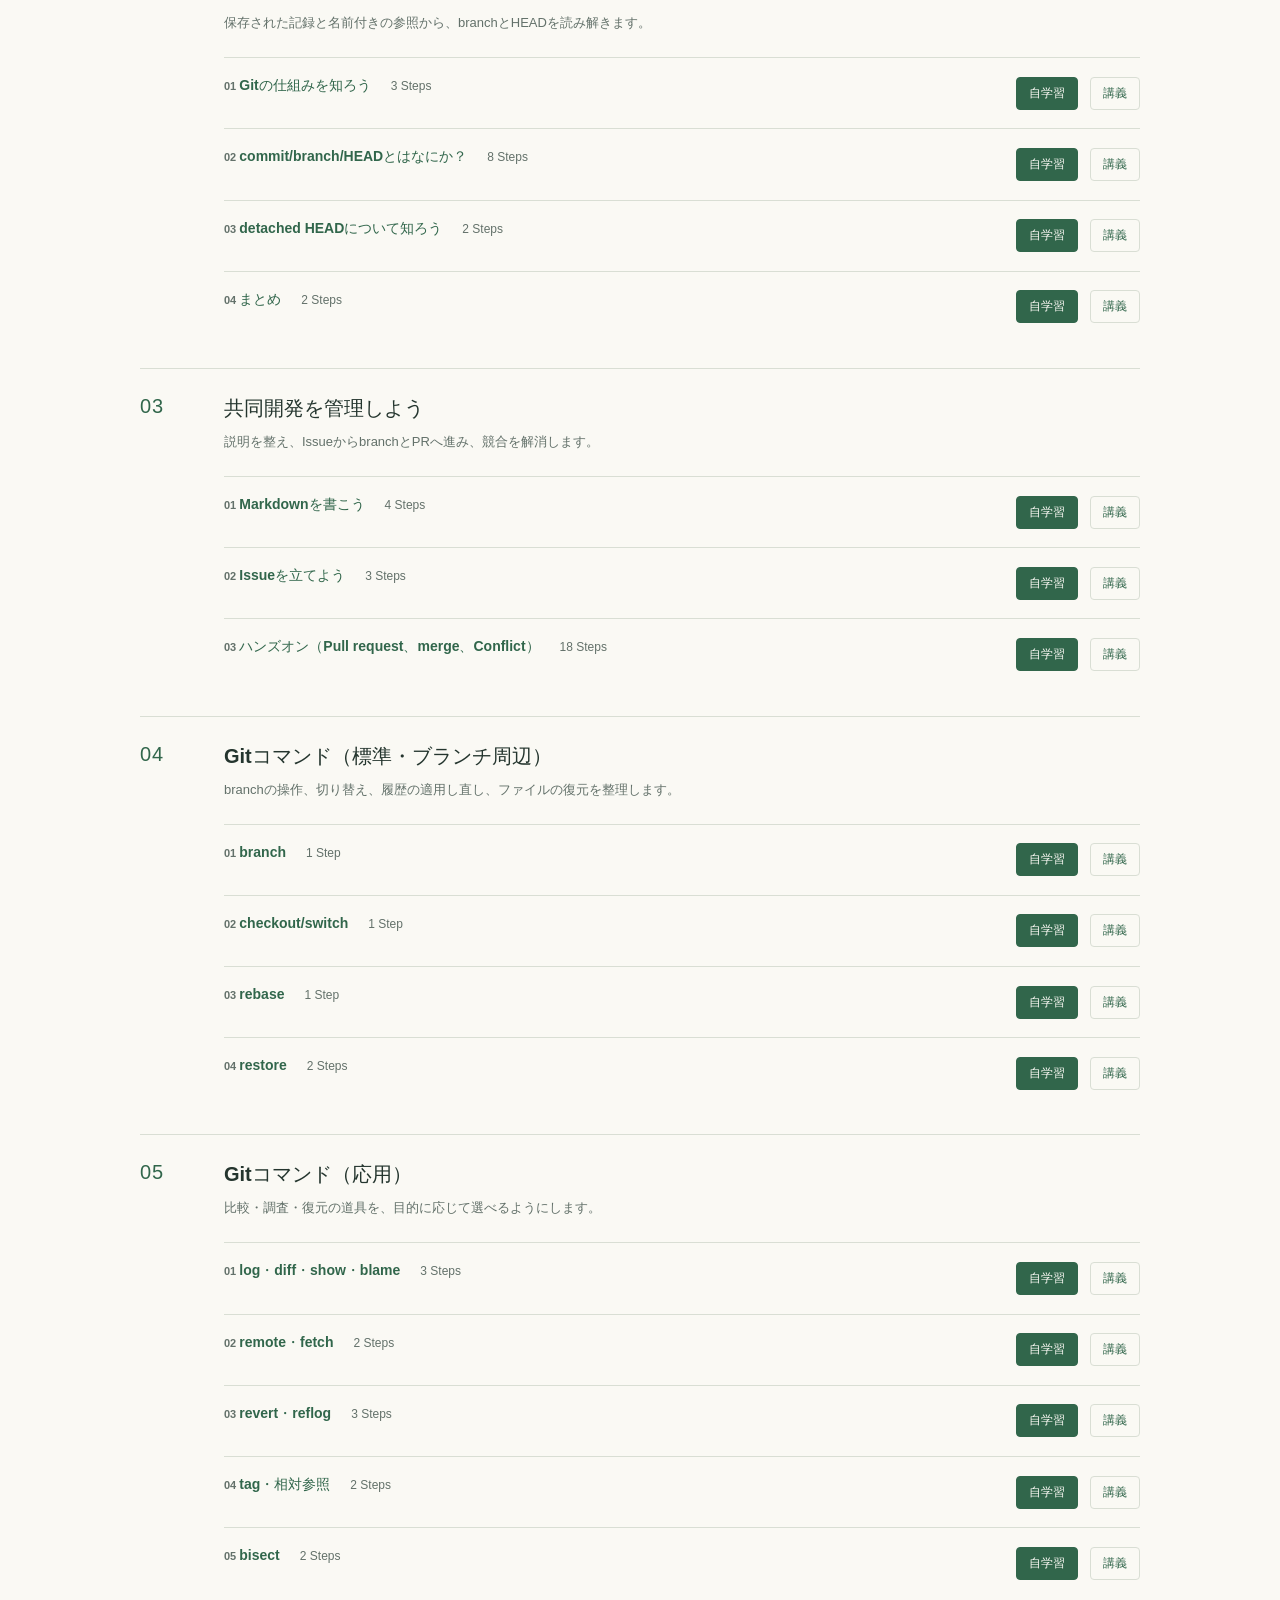
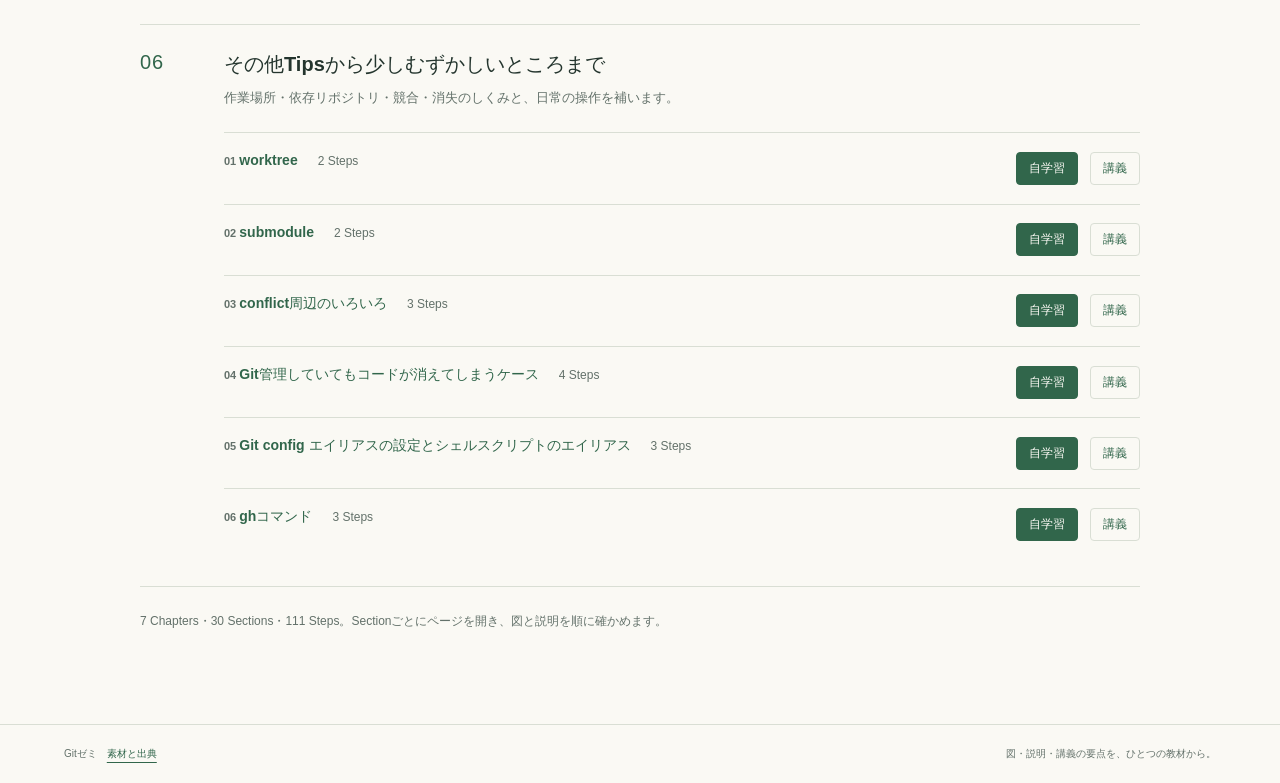
==== commit be64b361: "Restructure course into seven chapters with independent section pages" ====
--- a/docs/index.html
+++ b/docs/index.html
@@ -26,22 +26,23 @@
           <p class="intro-description">Gitのしくみを図で確かめながら、個人の作業から共同開発までを学びます。講義で使う図を、あとから自分のペースで読み返せます。</p>
         </div>
         <div class="course-guide">
-          <div><span class="guide-label">学び方</span><p>Chapterの順に読み、図とコマンドを確かめながら手を動かしましょう。</p></div>
+          <div><span class="guide-label">学び方</span><p>Chapter → Section → Stepの順に学びます。Sectionごとにページを開き、図とコマンドを確かめながら手を動かしましょう。</p></div>
           <div><span class="guide-label">2つの表示</span><p><strong>自学習</strong>は説明と補足をじっくり読むために。<strong>講義</strong>は図と要点を大きく見るために。</p></div>
         </div>
-        <div class="toc-section-heading"><h2>Chapter</h2><span>上から順に学ぶ</span></div>
+        <div class="toc-section-heading"><h2>Chapters &amp; Sections</h2><span>上から順に学ぶ</span></div>
         <div id="chapter-list" class="chapter-list"></div>
         <p id="course-status" class="toc-footnote"></p>
       </section>
 
       <section id="study-view" class="study-view" hidden aria-labelledby="lesson-title">
+        <nav id="study-breadcrumbs" class="breadcrumbs" aria-label="現在の位置"></nav>
         <div class="lesson-heading">
           <p class="eyebrow">SELF STUDY</p>
           <h1 id="lesson-title"></h1>
           <p id="lesson-description" class="lesson-description"></p>
           <details class="lesson-outline">
-            <summary>この章で学ぶこと</summary>
-            <nav id="lesson-outline" aria-label="この章の目次"></nav>
+            <summary>このSectionのSteps</summary>
+            <nav id="lesson-outline" aria-label="このSectionのSteps"></nav>
           </details>
         </div>
         <div class="study-layout">
@@ -53,22 +54,31 @@
           </aside>
           <div id="lesson-steps" class="lesson-steps"></div>
         </div>
-        <aside id="lesson-sources" class="lesson-sources" aria-label="この章の参考資料"></aside>
-        <div class="lesson-end"><span>図と要点を大きく表示する</span><a id="lesson-present-link" href="#present/record-changes">この節を講義表示で開く <span aria-hidden="true">→</span></a></div>
-        <nav id="chapter-navigation" aria-label="読める教材の前後"></nav>
+        <aside id="lesson-sources" class="lesson-sources" aria-label="このSectionの参考資料"></aside>
+        <div class="lesson-end"><span>図と要点を大きく表示する</span><a id="lesson-present-link" href="#toc">このStepを講義表示で開く <span aria-hidden="true">→</span></a></div>
+        <nav id="chapter-navigation" class="section-navigation" aria-label="前後のSection"></nav>
       </section>
 
       <section id="present-view" class="present-view" hidden aria-labelledby="present-title">
+        <nav id="present-breadcrumbs" class="breadcrumbs" aria-label="現在の位置"></nav>
         <div class="present-heading"><p class="eyebrow">LECTURE</p><h1 id="present-title"></h1><button id="enlarge-present-diagram" class="diagram-enlarge" type="button">図を大きく見る</button></div>
         <div class="present-content">
           <div id="present-diagram" class="present-diagram"></div>
           <div class="present-copy"><p id="present-takeaway" class="present-takeaway" aria-live="polite"></p><div id="present-command" class="present-command"></div><div id="present-notes" class="present-notes"></div></div>
         </div>
         <footer class="present-controls">
-          <a id="back-to-study" href="#study/record-changes">説明を読む</a>
+          <a id="back-to-study" href="#toc">説明を読む</a>
           <div class="step-navigation"><button id="previous-step" type="button" aria-label="前の説明へ">← <span>前へ</span></button><span id="present-progress" aria-live="polite"></span><button id="next-step" type="button" aria-label="次の説明へ"><span>次へ</span> →</button></div>
-          <span class="keyboard-hint">← → キーで切り替え</span>
+          <span class="keyboard-hint">← → キーでStep・Sectionを移動</span>
         </footer>
+        <nav id="present-section-navigation" class="section-navigation" aria-label="前後のSection"></nav>
+      </section>
+      <section id="error-view" class="toc-view" hidden aria-labelledby="error-title">
+        <p class="eyebrow">PAGE NOT FOUND</p>
+        <h1 id="error-title">ページが見つかりません</h1>
+        <p>指定されたChapter・Section・Stepを確認できませんでした。</p>
+        <p><code id="unknown-route"></code></p>
+        <a href="#toc">目次からSectionを選ぶ →</a>
       </section>
     </main>
     <dialog id="diagram-dialog" aria-label="図の拡大表示">
--- a/docs/styles.css
+++ b/docs/styles.css
@@ -608,6 +608,7 @@
   padding-top: 15px;
 
   @media (max-width: 760px), (orientation: portrait) and (max-width: 1000px) {
+    top: 0;
     padding: 10px 0 8px;
     background: var(--paper);
     z-index: 5;
@@ -1142,3 +1143,73 @@
     transition: none !important;
   }
 }
+
+/* Chapter > Section > Step navigation. Each Section is an independent page. */
+.chapter-copy { min-width: 0; }
+.chapter { grid-template-columns: 60px minmax(0, 1fr); }
+.chapter .toc-sections {
+  list-style: none;
+  margin: 22px 0 0;
+  padding: 0;
+  counter-reset: section;
+}
+.toc-section {
+  counter-increment: section;
+  display: grid;
+  grid-template-columns: minmax(0, 1fr) auto;
+  align-items: center;
+  gap: 16px;
+  border-top: 1px solid var(--line);
+  padding: 15px 0;
+}
+.toc-section-heading { min-width: 0; }
+.toc-section-title {
+  font-size: 14px;
+  font-weight: 600;
+  line-height: 1.8;
+  text-decoration: none;
+  &::before { content: counter(section, decimal-leading-zero) "  "; color: var(--muted); font-size: 11px; font-variant-numeric: tabular-nums; }
+}
+.section-step-count { display: block; color: var(--muted); font-size: 11px; margin-top: 3px; }
+.chapter-copy .toc-section .chapter-links { margin: 0; padding: 0; flex-wrap: nowrap; }
+.breadcrumbs {
+  display: flex;
+  flex-wrap: wrap;
+  align-items: baseline;
+  gap: 6px 10px;
+  color: var(--muted);
+  font-size: 11px;
+  line-height: 1.8;
+  margin-bottom: 24px;
+  & a { text-decoration: none; }
+  & [aria-current] { color: var(--ink); }
+}
+.breadcrumb-separator { color: #a1ada4; }
+.section-navigation {
+  display: flex;
+  flex-wrap: wrap;
+  justify-content: space-between;
+  align-items: baseline;
+  gap: 14px 28px;
+  margin-top: 24px;
+  font-size: 12px;
+  & a { flex: 1 1 240px; line-height: 1.8; }
+  & a:last-child { text-align: right; }
+}
+#present-section-navigation { border-top: 1px solid var(--line); padding-top: 14px; margin-top: 16px; font-size: 11px; }
+#present-progress { min-width: 80px; white-space: nowrap; }
+@media (max-width: 760px), (orientation: portrait) and (max-width: 1000px) {
+  .chapter { grid-template-columns: 35px minmax(0, 1fr); }
+  .toc-section { grid-template-columns: minmax(0, 1fr); gap: 10px; }
+  .chapter-copy .toc-section .chapter-links { grid-column: 1; }
+  .toc-section-title { font-size: 13px; }
+  .breadcrumbs { font-size: 10px; margin-bottom: 18px; gap: 4px 7px; }
+  .toc-section-heading { flex-wrap: wrap; }
+  .present-controls { flex-wrap: wrap; }
+  .step-navigation { margin-left: auto; gap: 8px; }
+  .step-navigation button { padding: 9px; font-size: 11px; }
+  .section-navigation { flex-direction: column; align-items: flex-start; gap: 10px; }
+  .section-navigation a { flex: initial; }
+  .section-navigation a:last-child { text-align: left; }
+}
+@media print { .breadcrumbs, .section-navigation { display: none; } }
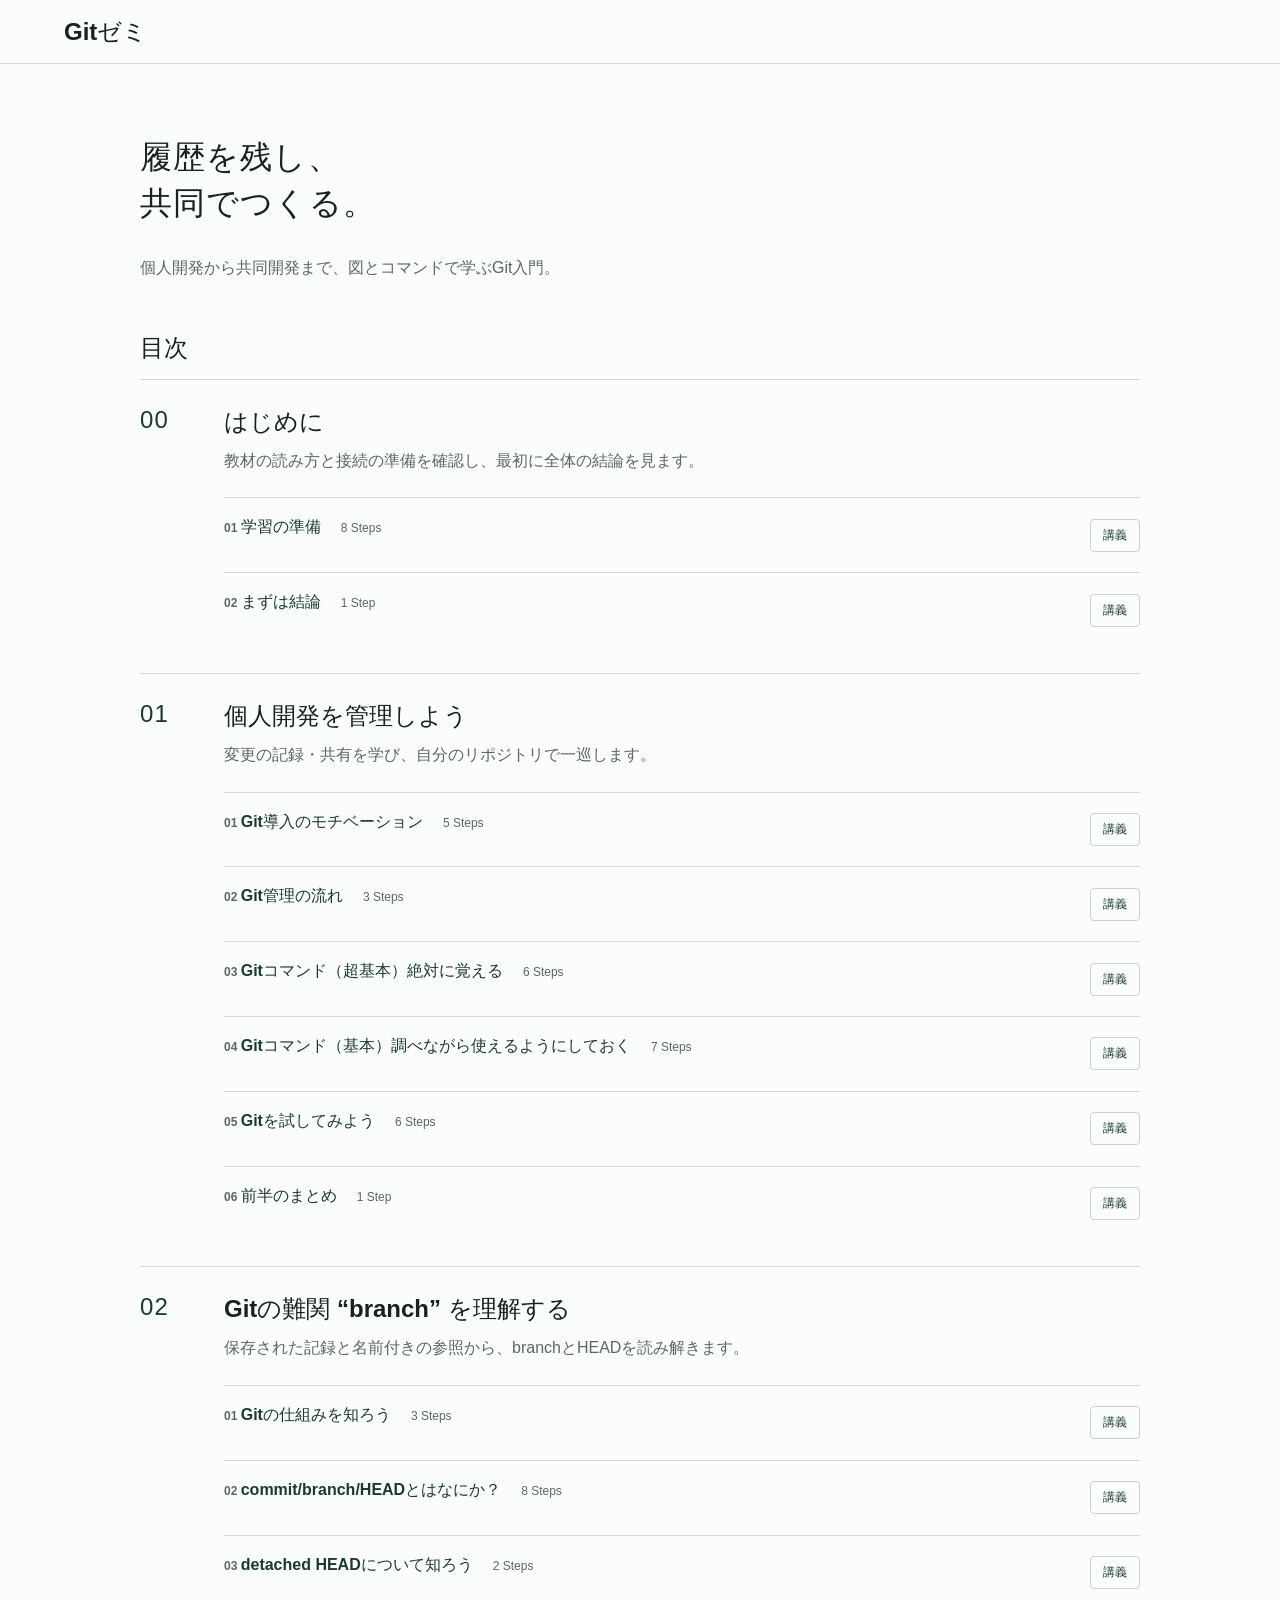
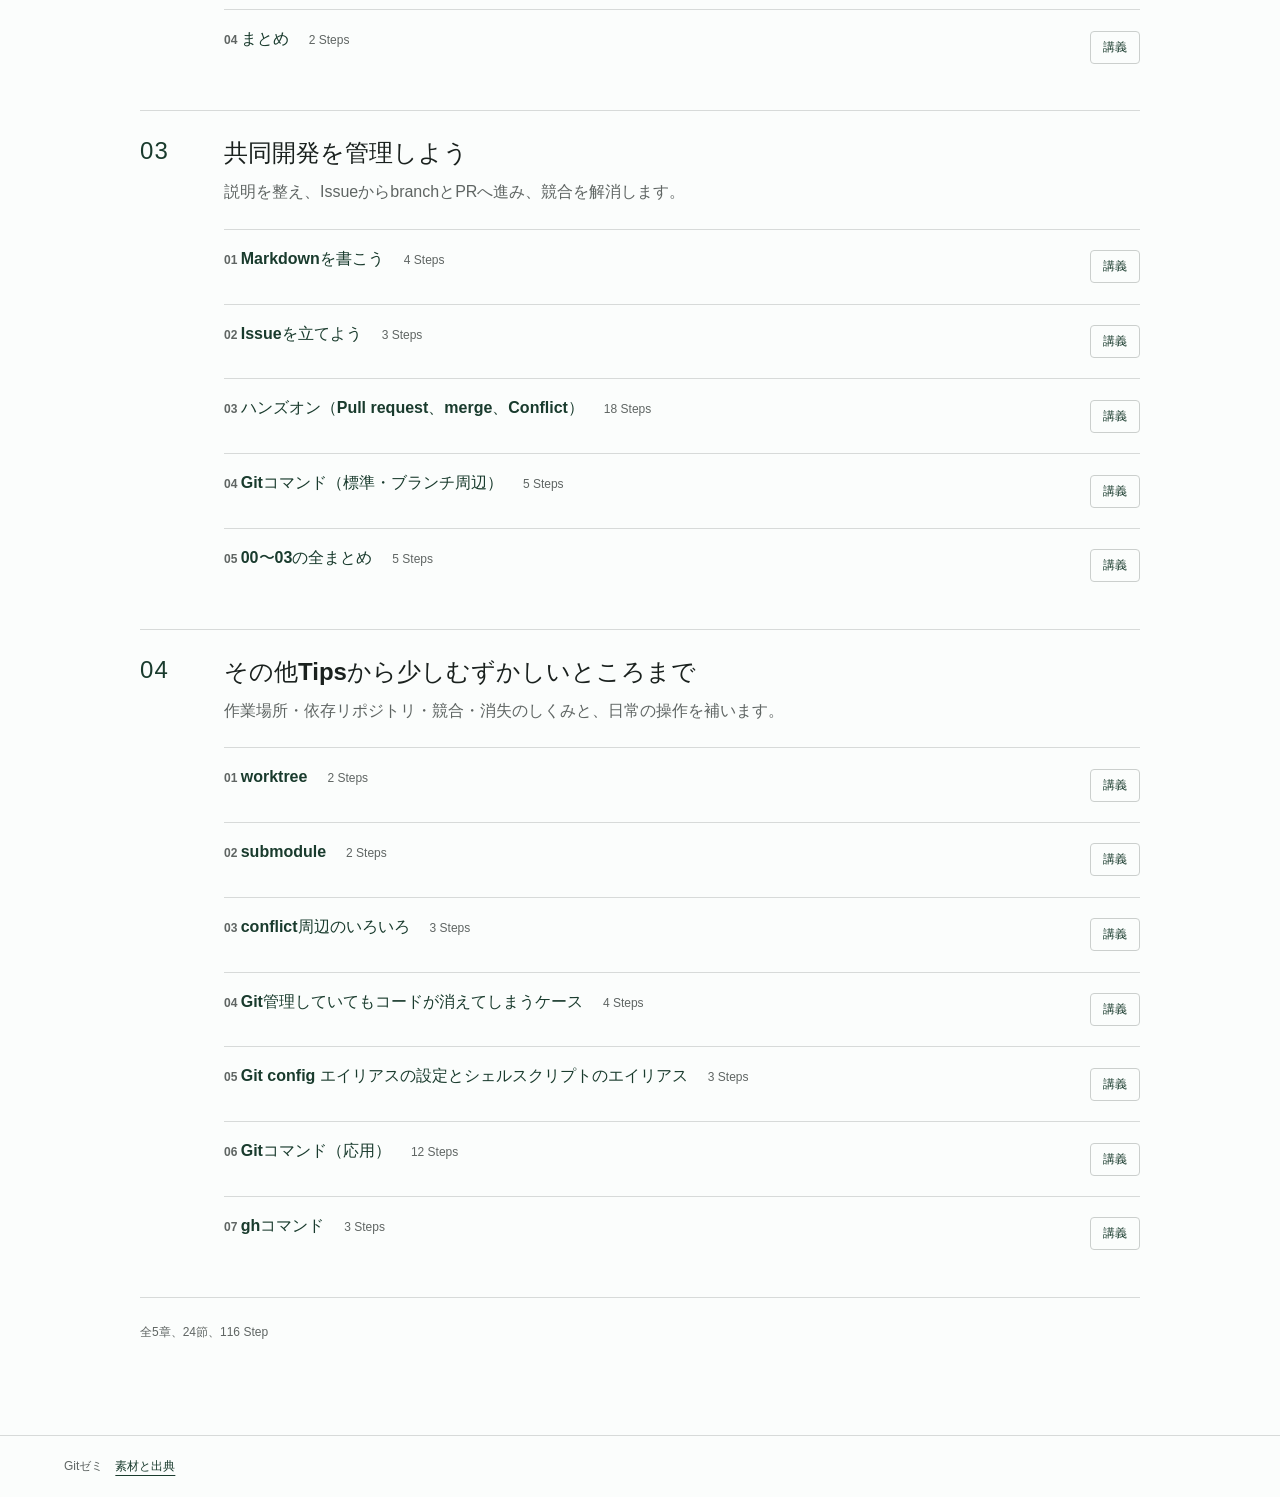
==== commit d96ecd0a: "Refine seminar diagrams and unify study and lecture design" ====
--- a/docs/index.html
+++ b/docs/index.html
@@ -14,22 +14,17 @@
   <body>
     <a class="skip-link" href="#main">本文へ移動</a>
     <header class="site-header">
-      <a class="site-brand" href="#toc"><span class="brand-mark" aria-hidden="true">G</span><span>Gitゼミ<span class="brand-subtitle">研究室のためのGit入門</span></span></a>
+      <a class="site-brand" href="#toc">Gitゼミ</a>
       <nav id="mode-links" aria-label="教材の表示モード"></nav>
     </header>
 
     <main id="main">
       <section id="toc-view" class="toc-view" aria-labelledby="toc-title">
         <div class="toc-intro">
-          <p class="eyebrow">LECTURE GUIDE</p>
           <h1 id="toc-title">履歴を残し、<br>共同でつくる。</h1>
-          <p class="intro-description">Gitのしくみを図で確かめながら、個人の作業から共同開発までを学びます。講義で使う図を、あとから自分のペースで読み返せます。</p>
+          <p class="intro-description">個人開発から共同開発まで、図とコマンドで学ぶGit入門。</p>
         </div>
-        <div class="course-guide">
-          <div><span class="guide-label">学び方</span><p>Chapter → Section → Stepの順に学びます。Sectionごとにページを開き、図とコマンドを確かめながら手を動かしましょう。</p></div>
-          <div><span class="guide-label">2つの表示</span><p><strong>自学習</strong>は説明と補足をじっくり読むために。<strong>講義</strong>は図と要点を大きく見るために。</p></div>
-        </div>
-        <div class="toc-section-heading"><h2>Chapters &amp; Sections</h2><span>上から順に学ぶ</span></div>
+        <div class="toc-section-heading"><h2>目次</h2></div>
         <div id="chapter-list" class="chapter-list"></div>
         <p id="course-status" class="toc-footnote"></p>
       </section>
@@ -37,17 +32,15 @@
       <section id="study-view" class="study-view" hidden aria-labelledby="lesson-title">
         <nav id="study-breadcrumbs" class="breadcrumbs" aria-label="現在の位置"></nav>
         <div class="lesson-heading">
-          <p class="eyebrow">SELF STUDY</p>
           <h1 id="lesson-title"></h1>
           <p id="lesson-description" class="lesson-description"></p>
           <details class="lesson-outline">
-            <summary>このSectionのSteps</summary>
+            <summary>この節の内容</summary>
             <nav id="lesson-outline" aria-label="このSectionのSteps"></nav>
           </details>
         </div>
         <div class="study-layout">
           <aside class="diagram-panel" aria-label="説明に対応する図">
-            <div class="diagram-label"><span>しくみを図で見る</span><span class="diagram-follow-hint">説明に合わせて表示</span></div>
             <div id="study-diagram" class="diagram-container"></div>
             <p id="study-diagram-caption" class="diagram-caption" aria-live="polite"></p>
             <button id="enlarge-study-diagram" class="diagram-enlarge" type="button">図を大きく見る</button>
@@ -55,26 +48,24 @@
           <div id="lesson-steps" class="lesson-steps"></div>
         </div>
         <aside id="lesson-sources" class="lesson-sources" aria-label="このSectionの参考資料"></aside>
-        <div class="lesson-end"><span>図と要点を大きく表示する</span><a id="lesson-present-link" href="#toc">このStepを講義表示で開く <span aria-hidden="true">→</span></a></div>
+        <div class="lesson-end"><a id="lesson-present-link" href="#toc">講義表示で開く <span aria-hidden="true">→</span></a></div>
         <nav id="chapter-navigation" class="section-navigation" aria-label="前後のSection"></nav>
       </section>
 
       <section id="present-view" class="present-view" hidden aria-labelledby="present-title">
         <nav id="present-breadcrumbs" class="breadcrumbs" aria-label="現在の位置"></nav>
-        <div class="present-heading"><p class="eyebrow">LECTURE</p><h1 id="present-title"></h1><button id="enlarge-present-diagram" class="diagram-enlarge" type="button">図を大きく見る</button></div>
+        <div class="present-heading"><h1 id="present-title"></h1><button id="enlarge-present-diagram" class="diagram-enlarge" type="button">図を大きく見る</button></div>
         <div class="present-content">
           <div id="present-diagram" class="present-diagram"></div>
-          <div class="present-copy"><p id="present-takeaway" class="present-takeaway" aria-live="polite"></p><div id="present-command" class="present-command"></div><div id="present-notes" class="present-notes"></div></div>
+          <div class="present-copy"><p id="present-takeaway" class="present-takeaway" aria-live="polite"></p><div id="present-description" class="present-description"></div><div id="present-command" class="present-command"></div><div id="present-notes" class="present-notes"></div></div>
         </div>
         <footer class="present-controls">
           <a id="back-to-study" href="#toc">説明を読む</a>
           <div class="step-navigation"><button id="previous-step" type="button" aria-label="前の説明へ">← <span>前へ</span></button><span id="present-progress" aria-live="polite"></span><button id="next-step" type="button" aria-label="次の説明へ"><span>次へ</span> →</button></div>
-          <span class="keyboard-hint">← → キーでStep・Sectionを移動</span>
         </footer>
-        <nav id="present-section-navigation" class="section-navigation" aria-label="前後のSection"></nav>
       </section>
       <section id="error-view" class="toc-view" hidden aria-labelledby="error-title">
-        <p class="eyebrow">PAGE NOT FOUND</p>
+
         <h1 id="error-title">ページが見つかりません</h1>
         <p>指定されたChapter・Section・Stepを確認できませんでした。</p>
         <p><code id="unknown-route"></code></p>
@@ -83,9 +74,9 @@
     </main>
     <dialog id="diagram-dialog" aria-label="図の拡大表示">
       <button id="close-diagram-dialog" type="button" autofocus>閉じる（Esc）</button>
-      <div id="large-diagram"></div>
+      <div id="large-diagram" tabindex="0" aria-label="拡大した図"></div>
       <p id="large-diagram-caption"></p>
     </dialog>
-    <footer class="site-footer"><span>Gitゼミ　<a href="credits.html">素材と出典</a></span><span>図・説明・講義の要点を、ひとつの教材から。</span></footer>
+    <footer class="site-footer"><span>Gitゼミ　<a href="credits.html">素材と出典</a></span></footer>
   </body>
 </html>
--- a/docs/styles.css
+++ b/docs/styles.css
@@ -4,23 +4,24 @@
   max-width: 900px;
   margin: auto;
   padding: 50px 5% 80px;
-  & p { line-height: 2; font-size: 15px; }
-  & h2 { margin-top: 36px; font-size: 22px; }
+  & p { line-height: 2; font-size: var(--text-body); }
+  & h2 { margin-top: 36px; font-size: var(--text-heading); }
 }
 
 .diagram-enlarge {
-  border: 1px solid var(--line);
+  border: 0.5px solid var(--control-line);
   border-radius: 4px;
   padding: 8px 12px;
   background: var(--paper);
   color: var(--green);
-  font-size: 12px;
+  font-size: var(--text-small);
   cursor: pointer;
 }
 
 .present-heading {
   position: relative;
   padding-right: 150px;
+  min-width: 0;
   & .diagram-enlarge { position: absolute; right: 0; top: 14px; }
   @media (max-width: 760px) { padding-right: 0; & .diagram-enlarge { position: static; margin-top: 10px; } }
 }
@@ -30,17 +31,20 @@
   max-width: 96vw;
   max-height: 96dvh;
   padding: 18px;
-  border: 1px solid var(--line);
-  border-radius: 10px;
+  border: 0.5px solid var(--line);
+  border-radius: 4px;
   background: var(--paper);
   color: var(--ink);
 
   &[open] { display: grid; grid-template-rows: auto minmax(0, 1fr) auto; }
-  &::backdrop { background: #10261dcc; }
-  & button { justify-self: end; cursor: pointer; background: var(--paper); color: var(--green); border: 1px solid var(--line); padding: 8px 12px; }
+  &::backdrop { background: #0000009b; }
+  & button { justify-self: end; cursor: pointer; background: var(--paper); color: var(--green); border: 0.5px solid var(--line); padding: 8px 12px; }
   & #large-diagram { min-height: 0; overflow: auto; }
-  & svg { display: block; width: 100%; height: 77dvh; }
-  & p { margin: 10px 0 0; font-size: 14px; line-height: 1.6; }
+  & svg { display: block; width: 100%; height: auto; }
+  @media (max-width: 760px) {
+    & svg { min-width: 1100px; }
+  }
+  & p { margin: 10px 0 0; font-size: var(--text-body); line-height: 1.6; }
 }
 
 body[data-mode="present"] {
@@ -50,11 +54,11 @@
     --header-height: 64px;
 
     & .present-view { min-height: calc(100dvh - var(--header-height)); padding-block: 18px; }
-    & .present-heading h1 { font-size: 28px; }
+    & .present-heading h1 { font-size: var(--text-title); }
     & .present-content { min-height: 0; padding-block: 14px; }
-    & .present-takeaway { font-size: 26px; line-height: 1.5; margin-bottom: 18px; }
-    & .present-command { font-size: 15px; line-height: 1.5; margin-bottom: 18px; }
-    & .present-notes .note { font-size: 16px; line-height: 1.6; }
+    & .present-takeaway { font-size: var(--text-heading); line-height: 1.5; margin-bottom: 18px; }
+    & .present-command { font-size: var(--text-body); line-height: 1.5; margin-bottom: 18px; }
+    & .present-notes .note { font-size: var(--text-body); line-height: 1.6; }
   }
 }
 
@@ -62,8 +66,8 @@
   max-width: 1000px;
   margin-top: 24px;
   padding: 14px 0;
-  border-block: 1px solid var(--line);
-  font-size: 13px;
+  border-block: 0.5px solid var(--line);
+  font-size: var(--text-body);
 
   & summary { cursor: pointer; color: var(--green); }
   & nav {
@@ -81,12 +85,12 @@
 
 .lesson-sources {
   margin-top: 30px;
-  border-top: 1px solid var(--line);
+  border-top: 0.5px solid var(--line);
   padding-top: 22px;
-  font-size: 13px;
+  font-size: var(--text-body);
   color: var(--muted);
 
-  & h2 { font-size: 16px; font-weight: 600; }
+  & h2 { font-size: var(--text-body); font-weight: 600; }
   & ul { padding-left: 20px; line-height: 2; }
 }
 
@@ -96,7 +100,7 @@
   justify-content: space-between;
   gap: 20px;
   margin-top: 30px;
-  font-size: 13px;
+  font-size: var(--text-body);
 
   & a { line-height: 1.8; }
 }
@@ -105,15 +109,25 @@
 
 :root {
   color-scheme: light;
-  --paper: #faf9f4;
-  --ink: #24352e;
-  --green: #31664b;
-  --muted: #63716a;
-  --line: #d9ded4;
-  --note: #f5eac8;
-  --soft: #eef2e9;
-  --header-height: 82px;
-  font-family: "Noto Sans JP", "Yu Gothic", YuGothic, Meiryo, sans-serif;
+  /* Radix Colors: backgrounds 1–3, borders 6–7, text 11–12. */
+  --paper: #fbfdfc; /* sage 1 */
+  --ink: #1a211e; /* sage 12 */
+  --green: #193b2d; /* green 12 */
+  --muted: #5f6563; /* sage 11 */
+  --line: #d7dad9; /* sage 6 */
+  --control-line: #cbcfcd; /* sage 7 */
+  --note: #fefbe9; /* amber 2 */
+  --soft: #f7f9f8; /* sage 2 */
+  --code-bg: var(--soft);
+  --selected: #e6f6eb; /* green 3 */
+  --hover: #eef1f0; /* sage 3 */
+  --text-small: 12px;
+  --text-body: 16px;
+  --text-heading: 24px;
+  --text-title: 32px;
+  --header-height: 64px;
+  font-family: "Hiragino Sans", "Noto Sans JP", "Yu Gothic", YuGothic, Meiryo, sans-serif;
+  font-size: var(--text-body);
   color: var(--ink);
   background: var(--paper);
   font-synthesis: none;
@@ -155,14 +169,15 @@
 a {
   color: var(--green);
   text-underline-offset: 5px;
+  text-decoration-thickness: 0.5px;
   -webkit-tap-highlight-color: transparent;
 
   &:hover {
-    text-decoration-thickness: 2px;
+    text-decoration-thickness: 0.5px;
   }
 
   &:focus-visible {
-    outline: 3px solid var(--green);
+    outline: 2px solid var(--green);
     outline-offset: 5px;
   }
 }
@@ -172,7 +187,7 @@
   font: inherit;
 
   &:focus-visible {
-    outline: 3px solid var(--green);
+    outline: 2px solid var(--green);
     outline-offset: 5px;
   }
 
@@ -193,7 +208,7 @@
   top: -100px;
   left: 16px;
   background: var(--ink);
-  color: white;
+  color: #fff;
   padding: 12px;
   z-index: 100;
 
@@ -209,7 +224,7 @@
   align-items: center;
   justify-content: space-between;
   gap: 24px;
-  border-bottom: 1px solid var(--line);
+  border-bottom: 0.5px solid var(--line);
   background: var(--paper);
 
   @media (max-width: 760px), (orientation: portrait) and (max-width: 1000px) {
@@ -228,43 +243,12 @@
   gap: 12px;
   text-decoration: none;
   color: var(--ink);
-  font-size: 19px;
+  font-size: var(--text-heading);
   font-weight: 700;
   white-space: nowrap;
 
   @media (max-width: 760px), (orientation: portrait) and (max-width: 1000px) {
-    font-size: 16px;
-  }
-}
-
-.brand-mark {
-  height: 35px;
-  width: 35px;
-  border: 1px solid var(--green);
-  display: grid;
-  place-items: center;
-  font-size: 21px;
-  font-weight: 500;
-  color: var(--green);
-  border-radius: 6px;
-
-  @media (max-width: 760px), (orientation: portrait) and (max-width: 1000px) {
-    height: 30px;
-    width: 30px;
-    font-size: 18px;
-  }
-}
-
-.brand-subtitle {
-  display: block;
-  font-size: 10px;
-  font-weight: 500;
-  letter-spacing: 0.07em;
-  color: var(--muted);
-  margin-top: 2px;
-
-  @media (max-width: 760px), (orientation: portrait) and (max-width: 1000px) {
-    font-size: 9px;
+    font-size: var(--text-body);
   }
 }
 
@@ -274,14 +258,14 @@
   align-items: center;
 
   & a {
-    font-size: 13px;
+    font-size: var(--text-body);
     text-decoration: none;
     padding: 9px 12px;
-    border-radius: 5px;
+    border-radius: 4px;
   }
 
   & a[aria-current] {
-    background: var(--soft);
+    background: var(--selected);
     color: var(--green);
     font-weight: 700;
   }
@@ -296,7 +280,7 @@
     gap: 2px;
 
     & a {
-      font-size: 11px;
+      font-size: var(--text-small);
       padding: 8px;
     }
   }
@@ -318,17 +302,9 @@
   }
 }
 
-.eyebrow {
-  font-size: 11px;
-  font-weight: 700;
-  letter-spacing: 0.2em;
-  color: var(--green);
-  margin: 0 0 18px;
-}
-
 .toc-intro {
   & h1 {
-    font-size: clamp(36px, 4.8vw, 58px);
+    font-size: var(--text-title);
     line-height: 1.45;
     letter-spacing: 0.035em;
     margin: 0 0 25px;
@@ -337,50 +313,24 @@
 
   @media (max-width: 760px), (orientation: portrait) and (max-width: 1000px) {
     & h1 {
-      font-size: 38px;
+      font-size: var(--text-title);
     }
   }
 }
 
 .intro-description {
-  font-size: 16px;
+  font-size: var(--text-body);
   line-height: 2;
   max-width: 650px;
   margin: 0;
   color: var(--muted);
 
   @media (max-width: 760px), (orientation: portrait) and (max-width: 1000px) {
-    font-size: 14px;
-  }
-}
-
-.course-guide {
-  display: grid;
-  grid-template-columns: 1fr 1fr;
-  gap: 45px;
-  padding: 28px 0;
-  margin: 40px 0 55px;
-  border-top: 1px solid var(--line);
-  border-bottom: 1px solid var(--line);
-
-  & p {
-    font-size: 13px;
-    line-height: 1.9;
-    margin: 8px 0 0;
-  }
-
-  @media (max-width: 760px), (orientation: portrait) and (max-width: 1000px) {
-    grid-template-columns: 1fr;
-    gap: 22px;
-    margin: 30px 0 40px;
-  }
-}
-
-.guide-label {
-  font-size: 12px;
-  font-weight: 700;
-  color: var(--green);
-}
+    font-size: var(--text-body);
+  }
+}
+
+.toc-intro { margin-bottom: 48px; }
 
 .toc-section-heading {
   display: flex;
@@ -389,50 +339,50 @@
   margin-bottom: 15px;
 
   & h2 {
-    font-size: 24px;
+    font-size: var(--text-heading);
     font-weight: 600;
     margin: 0;
   }
 
   & > span {
-    font-size: 12px;
+    font-size: var(--text-small);
     color: var(--muted);
   }
 }
 
 .chapter-list {
-  border-top: 1px solid var(--line);
+  border-top: 0.5px solid var(--line);
 }
 
 .chapter {
   padding: 26px 0;
-  border-bottom: 1px solid var(--line);
+  border-bottom: 0.5px solid var(--line);
   display: grid;
   grid-template-columns: 60px 1fr auto;
   gap: 24px;
   align-items: start;
 
   & h2 {
-    font-size: 20px;
+    font-size: var(--text-heading);
     margin: 0 0 8px;
     font-weight: 600;
   }
 
   & h3 {
-    font-size: 20px;
+    font-size: var(--text-heading);
     margin: 0 0 8px;
     font-weight: 600;
   }
 
   & p {
-    font-size: 13px;
+    font-size: var(--text-body);
     color: var(--muted);
     line-height: 1.85;
     margin: 6px 0;
   }
 
   & ul {
-    font-size: 13px;
+    font-size: var(--text-body);
     line-height: 1.9;
     margin: 10px 0;
     padding-left: 20px;
@@ -453,23 +403,23 @@
     grid-template-columns: 35px 1fr;
 
     & h2 {
-      font-size: 18px;
+      font-size: var(--text-body);
     }
 
     & h3 {
-      font-size: 18px;
+      font-size: var(--text-body);
     }
   }
 }
 
 .chapter-number {
   color: var(--green);
-  font-size: 20px;
+  font-size: var(--text-heading);
   letter-spacing: 0.05em;
   font-variant-numeric: tabular-nums;
 
   @media (max-width: 760px), (orientation: portrait) and (max-width: 1000px) {
-    font-size: 16px;
+    font-size: var(--text-body);
   }
 }
 
@@ -478,21 +428,21 @@
   gap: 12px;
   align-items: center;
   padding-top: 5px;
-  font-size: 12px;
+  font-size: var(--text-small);
   white-space: nowrap;
 
   & a {
     display: inline-block;
     padding: 7px 12px;
-    border: 1px solid var(--line);
+    border: 0.5px solid var(--line);
     border-radius: 4px;
     text-decoration: none;
   }
 
   & a:first-child {
-    color: var(--paper);
-    background: var(--green);
-    border-color: var(--green);
+    color: var(--green);
+    background: transparent;
+    border-color: var(--control-line);
   }
 
   @media (max-width: 1150px) {
@@ -501,11 +451,11 @@
 }
 
 .chapter-status {
-  font-size: 11px;
+  font-size: var(--text-small);
   background: var(--soft);
   padding: 6px 10px;
   color: var(--muted);
-  border-radius: 3px;
+  border-radius: 4px;
   white-space: nowrap;
 
   @media (max-width: 1150px) {
@@ -527,7 +477,7 @@
 }
 
 .toc-footnote {
-  font-size: 12px;
+  font-size: var(--text-small);
   color: var(--muted);
   margin-top: 24px;
   line-height: 1.8;
@@ -553,7 +503,7 @@
   margin-bottom: 38px;
 
   & h1 {
-    font-size: clamp(26px, 3vw, 38px);
+    font-size: var(--text-heading);
     line-height: 1.55;
     margin: 0 0 14px;
     font-weight: 650;
@@ -563,13 +513,13 @@
     margin-bottom: 25px;
 
     & h1 {
-      font-size: 26px;
+      font-size: var(--text-heading);
     }
   }
 }
 
 .lesson-description {
-  font-size: 14px;
+  font-size: var(--text-body);
   line-height: 1.9;
   color: var(--muted);
   max-width: 800px;
@@ -578,7 +528,7 @@
 
 .study-layout {
   display: grid;
-  grid-template-columns: minmax(340px, 0.95fr) minmax(0, 1.3fr);
+  grid-template-columns: minmax(340px, 1fr) minmax(0, 1.1fr);
   gap: 40px;
   align-items: start;
 
@@ -604,7 +554,7 @@
   position: sticky;
   top: max(0px, calc(50dvh - var(--diagram-center-offset, 200px)));
   min-width: 0;
-  border-top: 2px solid var(--green);
+  border-top: 0.5px solid var(--line);
   padding-top: 15px;
 
   @media (max-width: 760px), (orientation: portrait) and (max-width: 1000px) {
@@ -612,7 +562,7 @@
     padding: 10px 0 8px;
     background: var(--paper);
     z-index: 5;
-    border-bottom: 1px solid var(--line);
+    border-bottom: 0.5px solid var(--line);
   }
 
   @media print {
@@ -622,32 +572,6 @@
   }
 }
 
-.diagram-label {
-  display: flex;
-  justify-content: space-between;
-  align-items: center;
-  gap: 10px;
-  font-size: 11px;
-  font-weight: 700;
-  color: var(--green);
-  margin-bottom: 20px;
-
-  @media (max-width: 760px), (orientation: portrait) and (max-width: 1000px) {
-    margin-bottom: 4px;
-    font-size: 10px;
-  }
-}
-
-.diagram-follow-hint {
-  font-size: 10px;
-  font-weight: 400;
-  color: var(--muted);
-
-  @media (max-width: 760px), (orientation: portrait) and (max-width: 1000px) {
-    display: none;
-  }
-}
-
 .diagram-container {
   aspect-ratio: 16 / 9;
 
@@ -659,14 +583,14 @@
 }
 
 .diagram-caption {
-  font-size: 12px;
+  font-size: var(--text-small);
   line-height: 1.8;
   margin: 18px 0 0;
   color: var(--muted);
   min-height: 44px;
 
   @media (max-width: 760px), (orientation: portrait) and (max-width: 1000px) {
-    font-size: 10px;
+    font-size: var(--text-small);
     line-height: 1.6;
     margin: 6px 0 0;
     min-height: 0;
@@ -675,10 +599,10 @@
 
 .lesson-step {
   display: grid;
-  grid-template-columns: minmax(0, 1fr) 180px;
-  gap: 25px;
-  padding: 24px 0 50px;
-  border-top: 1px solid var(--line);
+  grid-template-columns: minmax(0, 1fr);
+  gap: 16px;
+  padding: 24px 0 40px;
+  border-top: 0.5px solid var(--line);
   scroll-margin-top: 30px;
 
   &.is-active .step-copy h2 {
@@ -690,7 +614,7 @@
   }
 
   @media (min-width: 1600px) {
-    grid-template-columns: minmax(0, 1fr) 210px;
+    grid-template-columns: minmax(0, 1fr);
   }
 
   @media (max-width: 1150px) {
@@ -714,27 +638,27 @@
   min-width: 0;
 
   & h2 {
-    font-size: 20px;
+    font-size: var(--text-heading);
     line-height: 1.6;
     font-weight: 650;
     margin: 0 0 18px;
   }
 
   & h3 {
-    font-size: 20px;
+    font-size: var(--text-heading);
     line-height: 1.6;
     font-weight: 650;
     margin: 0 0 18px;
   }
 
   & p {
-    font-size: 14px;
+    font-size: var(--text-body);
     line-height: 2;
     margin: 0 0 17px;
   }
 
   & li {
-    font-size: 14px;
+    font-size: var(--text-body);
     line-height: 2;
   }
 
@@ -747,34 +671,34 @@
   }
 
   & .takeaway {
-    border-left: 2px solid #a5bda9;
-    padding-left: 13px;
-    font-size: 13px;
+    border: 0;
+    padding-left: 0;
+    font-size: var(--text-body);
     color: var(--green);
     font-weight: 600;
   }
 
   @media (max-width: 760px), (orientation: portrait) and (max-width: 1000px) {
     & p {
-      font-size: 14px;
+      font-size: var(--text-body);
     }
 
     & li {
-      font-size: 14px;
+      font-size: var(--text-body);
     }
 
     & h2 {
-      font-size: 20px;
+      font-size: var(--text-heading);
     }
 
     & h3 {
-      font-size: 20px;
+      font-size: var(--text-heading);
     }
   }
 }
 
 .step-number {
-  font-size: 11px;
+  font-size: var(--text-small);
   font-weight: 700;
   letter-spacing: 0.1em;
   color: var(--muted);
@@ -783,11 +707,12 @@
 }
 
 .step-anchor {
-  font-size: 11px;
+  font-size: var(--text-small);
   color: var(--muted);
 }
 
 .step-notes {
+  &:empty { display: none; }
   padding-top: 8px;
   display: flex;
   flex-direction: column;
@@ -802,9 +727,9 @@
 
 .note {
   background: var(--note);
-  border-top: 3px solid #ddc880;
+  border: 0;
   padding: 14px 14px 15px;
-  font-size: 12px;
+  font-size: var(--text-small);
   line-height: 1.9;
 
   & p {
@@ -816,21 +741,21 @@
   }
 
   & h3 {
-    font-size: 12px;
+    font-size: var(--text-small);
     font-weight: 700;
     margin: 0 0 7px;
     display: block;
   }
 
   & h4 {
-    font-size: 12px;
+    font-size: var(--text-small);
     font-weight: 700;
     margin: 0 0 7px;
     display: block;
   }
 
   @media (max-width: 1150px) {
-    font-size: 12px;
+    font-size: var(--text-small);
     max-width: none;
   }
 
@@ -840,35 +765,35 @@
 }
 
 .note-title {
-  font-size: 12px;
+  font-size: var(--text-small);
   font-weight: 700;
   margin: 0 0 7px;
   display: block;
 }
 
 .note-label {
-  font-size: 10px;
+  font-size: var(--text-small);
   letter-spacing: 0.08em;
-  color: #75652e;
+  color: #4f3422;
   margin-bottom: 7px;
   display: block;
 }
 
 code {
   font-family: Consolas, "SFMono-Regular", Menlo, monospace;
-  font-size: 0.92em;
-  background: #eaf0e7;
+  font-size: inherit;
+  background: var(--soft);
   padding: 2px 5px;
-  border-radius: 3px;
+  border-radius: 4px;
 }
 
 pre {
   background: var(--soft);
-  border-left: 3px solid #a5bda9;
+  border: 0;
   padding: 16px 18px;
   overflow-x: auto;
   line-height: 1.8;
-  font-size: 13px;
+  font-size: var(--text-body);
   margin: 20px 0;
 
   & code {
@@ -879,13 +804,13 @@
 }
 
 .lesson-end {
-  border-top: 1px solid var(--line);
+  border-top: 0.5px solid var(--line);
   padding-top: 25px;
   display: flex;
   justify-content: flex-end;
   gap: 24px;
   align-items: center;
-  font-size: 13px;
+  font-size: var(--text-body);
   margin-top: 15px;
 
   & > span {
@@ -904,12 +829,45 @@
 }
 
 /* Lecture presentation */
+
+/* Command reference slides contain their explanation, so they also work as handouts. */
+body .present-view.command-slide {
+  & .breadcrumbs { margin-bottom: 12px; }
+  & .present-content {
+    grid-template-columns: minmax(0, 1.35fr) minmax(0, 1fr);
+    align-items: start;
+    gap: 36px;
+    padding-block: 20px;
+    min-height: 0;
+  }
+  & .present-diagram { align-self: start; aspect-ratio: auto; }
+  & .present-diagram svg { height: auto; max-height: max(300px, calc(100dvh - 350px)); }
+  & .present-takeaway { display: none; }
+  & .present-description {
+    font-size: var(--text-body);
+    line-height: 1.7;
+    & h3 { font-size: inherit; color: var(--green); margin: 12px 0 3px; }
+    & p { margin: 0; }
+    & p + p { margin-top: 0.8em; }
+    & code { font-size: inherit; }
+  }
+  & .present-command { font-size: var(--text-body); line-height: 1.55; margin: 16px 0 12px; padding: 10px 14px; }
+  & .present-notes { padding: 8px 12px; }
+  & .present-notes .note { font-size: var(--text-body); line-height: 1.6; }
+
+  @media (max-width: 760px), (orientation: portrait) and (max-width: 1000px) {
+    & .present-content { grid-template-columns: 1fr; gap: 18px; }
+    & .present-diagram { max-width: 650px; width: 100%; justify-self: center; }
+    & .present-diagram svg { max-height: none; }
+    & .present-description { font-size: var(--text-body); }
+  }
+}
 
 .present-view {
   max-width: 1500px;
   margin: auto;
   padding: 32px 5% 24px;
-  min-height: calc(100dvh - var(--header-height) - 70px);
+  min-height: calc(100dvh - var(--header-height));
   display: flex;
   flex-direction: column;
 
@@ -920,13 +878,9 @@
 }
 
 .present-heading {
-  & .eyebrow {
-    margin-bottom: 9px;
-  }
-
   & h1 {
     margin: 0;
-    font-size: clamp(24px, 2.6vw, 37px);
+    font-size: var(--text-heading);
     line-height: 1.5;
     font-weight: 650;
   }
@@ -934,8 +888,8 @@
 
 .present-content {
   display: grid;
-  grid-template-columns: minmax(0, 1.5fr) minmax(260px, 1fr);
-  gap: 60px;
+  grid-template-columns: minmax(0, 1.7fr) minmax(260px, 1fr);
+  gap: 40px;
   align-items: center;
   flex: 1;
   padding: 25px 0 35px;
@@ -965,26 +919,26 @@
 }
 
 .present-takeaway {
-  font-size: clamp(23px, 2.3vw, 34px);
+  font-size: var(--text-heading);
   font-weight: 600;
   line-height: 1.75;
   margin: 0 0 26px;
 
   @media (max-width: 760px), (orientation: portrait) and (max-width: 1000px) {
-    font-size: 24px;
+    font-size: var(--text-heading);
     line-height: 1.6;
     margin-bottom: 16px;
   }
 }
 
 .present-command {
-  font-size: 18px;
+  font-size: var(--text-body);
   line-height: 1.8;
   margin: 0 0 25px;
   font-family: Consolas, "SFMono-Regular", Menlo, monospace;
   white-space: pre-wrap;
   background: var(--soft);
-  border-left: 3px solid #a5bda9;
+  border: 0;
   padding: 12px 16px;
 
   &:empty {
@@ -992,7 +946,7 @@
   }
 
   & pre {
-    font-size: 18px;
+    font-size: var(--text-body);
     margin: 0;
   }
 
@@ -1006,20 +960,20 @@
   }
 
   @media (max-width: 760px), (orientation: portrait) and (max-width: 1000px) {
-    font-size: 15px;
+    font-size: var(--text-body);
 
     & pre {
-      font-size: 15px;
+      font-size: var(--text-body);
     }
   }
 }
 
 .present-notes {
-  font-size: 14px;
+  font-size: var(--text-body);
   line-height: 1.9;
   background: var(--note);
   padding: 14px 18px;
-  border-top: 3px solid #ddc880;
+  border: 0;
 
   &:empty {
     display: none;
@@ -1029,7 +983,7 @@
     background: transparent;
     border: 0;
     padding: 0;
-    font-size: clamp(18px, 1.5vw, 24px);
+    font-size: var(--text-body);
     line-height: 1.75;
   }
 
@@ -1038,23 +992,23 @@
   }
 
   @media (max-width: 760px), (orientation: portrait) and (max-width: 1000px) {
-    font-size: 12px;
+    font-size: var(--text-small);
     padding: 10px 14px;
 
     & .note {
-      font-size: 16px;
+      font-size: var(--text-body);
     }
   }
 }
 
 .present-controls {
-  border-top: 1px solid var(--line);
+  border-top: 0.5px solid var(--line);
   display: flex;
   align-items: center;
   justify-content: space-between;
   gap: 20px;
   padding-top: 20px;
-  font-size: 12px;
+  font-size: var(--text-small);
 
   @media (max-width: 760px), (orientation: portrait) and (max-width: 1000px) {
     gap: 10px;
@@ -1073,7 +1027,7 @@
 
   & button {
     cursor: pointer;
-    border: 1px solid var(--line);
+    border: 0.5px solid var(--line);
     background: transparent;
     padding: 10px 17px;
     color: var(--green);
@@ -1081,7 +1035,7 @@
   }
 
   & button:hover:enabled {
-    background: var(--soft);
+    background: var(--hover);
   }
 
   @media (max-width: 760px), (orientation: portrait) and (max-width: 1000px) {
@@ -1096,29 +1050,20 @@
 #present-progress {
   min-width: 40px;
   text-align: center;
-  font-size: 13px;
+  font-size: var(--text-body);
   color: var(--muted);
   font-variant-numeric: tabular-nums;
 }
 
-.keyboard-hint {
-  color: var(--muted);
-  font-size: 11px;
-
-  @media (max-width: 1150px) {
-    display: none;
-  }
-}
-
 /* Shared footer */
 
 .site-footer {
-  border-top: 1px solid var(--line);
+  border-top: 0.5px solid var(--line);
   display: flex;
   justify-content: space-between;
   gap: 20px;
   padding: 22px 5%;
-  font-size: 10px;
+  font-size: var(--text-small);
   color: var(--muted);
 
   @media (max-width: 760px), (orientation: portrait) and (max-width: 1000px) {
@@ -1138,9 +1083,9 @@
 /* Respect reduced-motion preferences. */
 @media (prefers-reduced-motion: reduce) {
   *, *::before, *::after {
-    scroll-behavior: auto !important;
-    animation: none !important;
-    transition: none !important;
+    scroll-behavior: auto;
+    animation: none;
+    transition: none;
   }
 }
 
@@ -1159,18 +1104,18 @@
   grid-template-columns: minmax(0, 1fr) auto;
   align-items: center;
   gap: 16px;
-  border-top: 1px solid var(--line);
+  border-top: 0.5px solid var(--line);
   padding: 15px 0;
 }
 .toc-section-heading { min-width: 0; }
 .toc-section-title {
-  font-size: 14px;
+  font-size: var(--text-body);
   font-weight: 600;
   line-height: 1.8;
   text-decoration: none;
-  &::before { content: counter(section, decimal-leading-zero) "  "; color: var(--muted); font-size: 11px; font-variant-numeric: tabular-nums; }
-}
-.section-step-count { display: block; color: var(--muted); font-size: 11px; margin-top: 3px; }
+  &::before { content: counter(section, decimal-leading-zero) "  "; color: var(--muted); font-size: var(--text-small); font-variant-numeric: tabular-nums; }
+}
+.section-step-count { display: block; color: var(--muted); font-size: var(--text-small); margin-top: 3px; }
 .chapter-copy .toc-section .chapter-links { margin: 0; padding: 0; flex-wrap: nowrap; }
 .breadcrumbs {
   display: flex;
@@ -1178,13 +1123,13 @@
   align-items: baseline;
   gap: 6px 10px;
   color: var(--muted);
-  font-size: 11px;
+  font-size: var(--text-small);
   line-height: 1.8;
   margin-bottom: 24px;
   & a { text-decoration: none; }
   & [aria-current] { color: var(--ink); }
 }
-.breadcrumb-separator { color: #a1ada4; }
+.breadcrumb-separator { color: var(--muted); }
 .section-navigation {
   display: flex;
   flex-wrap: wrap;
@@ -1192,22 +1137,21 @@
   align-items: baseline;
   gap: 14px 28px;
   margin-top: 24px;
-  font-size: 12px;
+  font-size: var(--text-small);
   & a { flex: 1 1 240px; line-height: 1.8; }
   & a:last-child { text-align: right; }
 }
-#present-section-navigation { border-top: 1px solid var(--line); padding-top: 14px; margin-top: 16px; font-size: 11px; }
 #present-progress { min-width: 80px; white-space: nowrap; }
 @media (max-width: 760px), (orientation: portrait) and (max-width: 1000px) {
   .chapter { grid-template-columns: 35px minmax(0, 1fr); }
-  .toc-section { grid-template-columns: minmax(0, 1fr); gap: 10px; }
-  .chapter-copy .toc-section .chapter-links { grid-column: 1; }
-  .toc-section-title { font-size: 13px; }
-  .breadcrumbs { font-size: 10px; margin-bottom: 18px; gap: 4px 7px; }
-  .toc-section-heading { flex-wrap: wrap; }
+  .toc-section { grid-template-columns: minmax(0, 1fr) auto; gap: 12px; }
+  .chapter-copy .toc-section .chapter-links { grid-column: auto; }
+  .toc-section-title { font-size: var(--text-body); }
+  .breadcrumbs { font-size: var(--text-small); margin-bottom: 18px; gap: 4px 7px; }
+  .toc-section-heading { display: block; }
   .present-controls { flex-wrap: wrap; }
   .step-navigation { margin-left: auto; gap: 8px; }
-  .step-navigation button { padding: 9px; font-size: 11px; }
+  .step-navigation button { padding: 9px; font-size: var(--text-small); }
   .section-navigation { flex-direction: column; align-items: flex-start; gap: 10px; }
   .section-navigation a { flex: initial; }
   .section-navigation a:last-child { text-align: left; }
--- a/docs/markdown.css
+++ b/docs/markdown.css
@@ -4,31 +4,32 @@
   overflow-wrap: anywhere;
 
   & p { white-space: normal; }
-  & h2, & h3, & h4 { line-height: 1.6; margin-block: 1.5em 0.6em; }
-  & h2 { font-size: 1.25em; }
-  & h3 { font-size: 1.125em; }
-  & h4 { font-size: 1em; }
+  & h2, & h3, & h4 { font-size: inherit; font-weight: 700; line-height: 1.6; margin-block: 1.5em 0.6em; }
+
+
+
   & ul, & ol { padding-left: 1.5em; margin-block: 0.8em; }
   & li + li { margin-top: 0.3em; }
   & blockquote {
     margin: 1em 0;
     padding: 0.4em 1em;
-    border-left: 3px solid var(--line, #d8e1da);
-    color: var(--muted, #526357);
+    border: 0;
+    background: var(--soft);
+    color: var(--muted);
   }
-  & code { font-family: var(--font-mono, ui-monospace, monospace); font-size: 0.9em; }
+  & code { font-family: var(--font-mono, ui-monospace, monospace); font-size: inherit; }
   & :not(pre) > code {
     padding: 0.1em 0.3em;
-    border-radius: 3px;
-    background: var(--code-bg, #edf2ec);
+    border-radius: 4px;
+    background: var(--code-bg);
   }
   & pre {
     max-width: 100%;
     overflow-x: auto;
     padding: 1em;
-    border: 1px solid var(--line, #d8e1da);
+    border: 0.5px solid var(--line);
     border-radius: 4px;
-    background: var(--code-bg, #edf2ec);
+    background: var(--code-bg);
     white-space: pre;
     overflow-wrap: normal;
 
